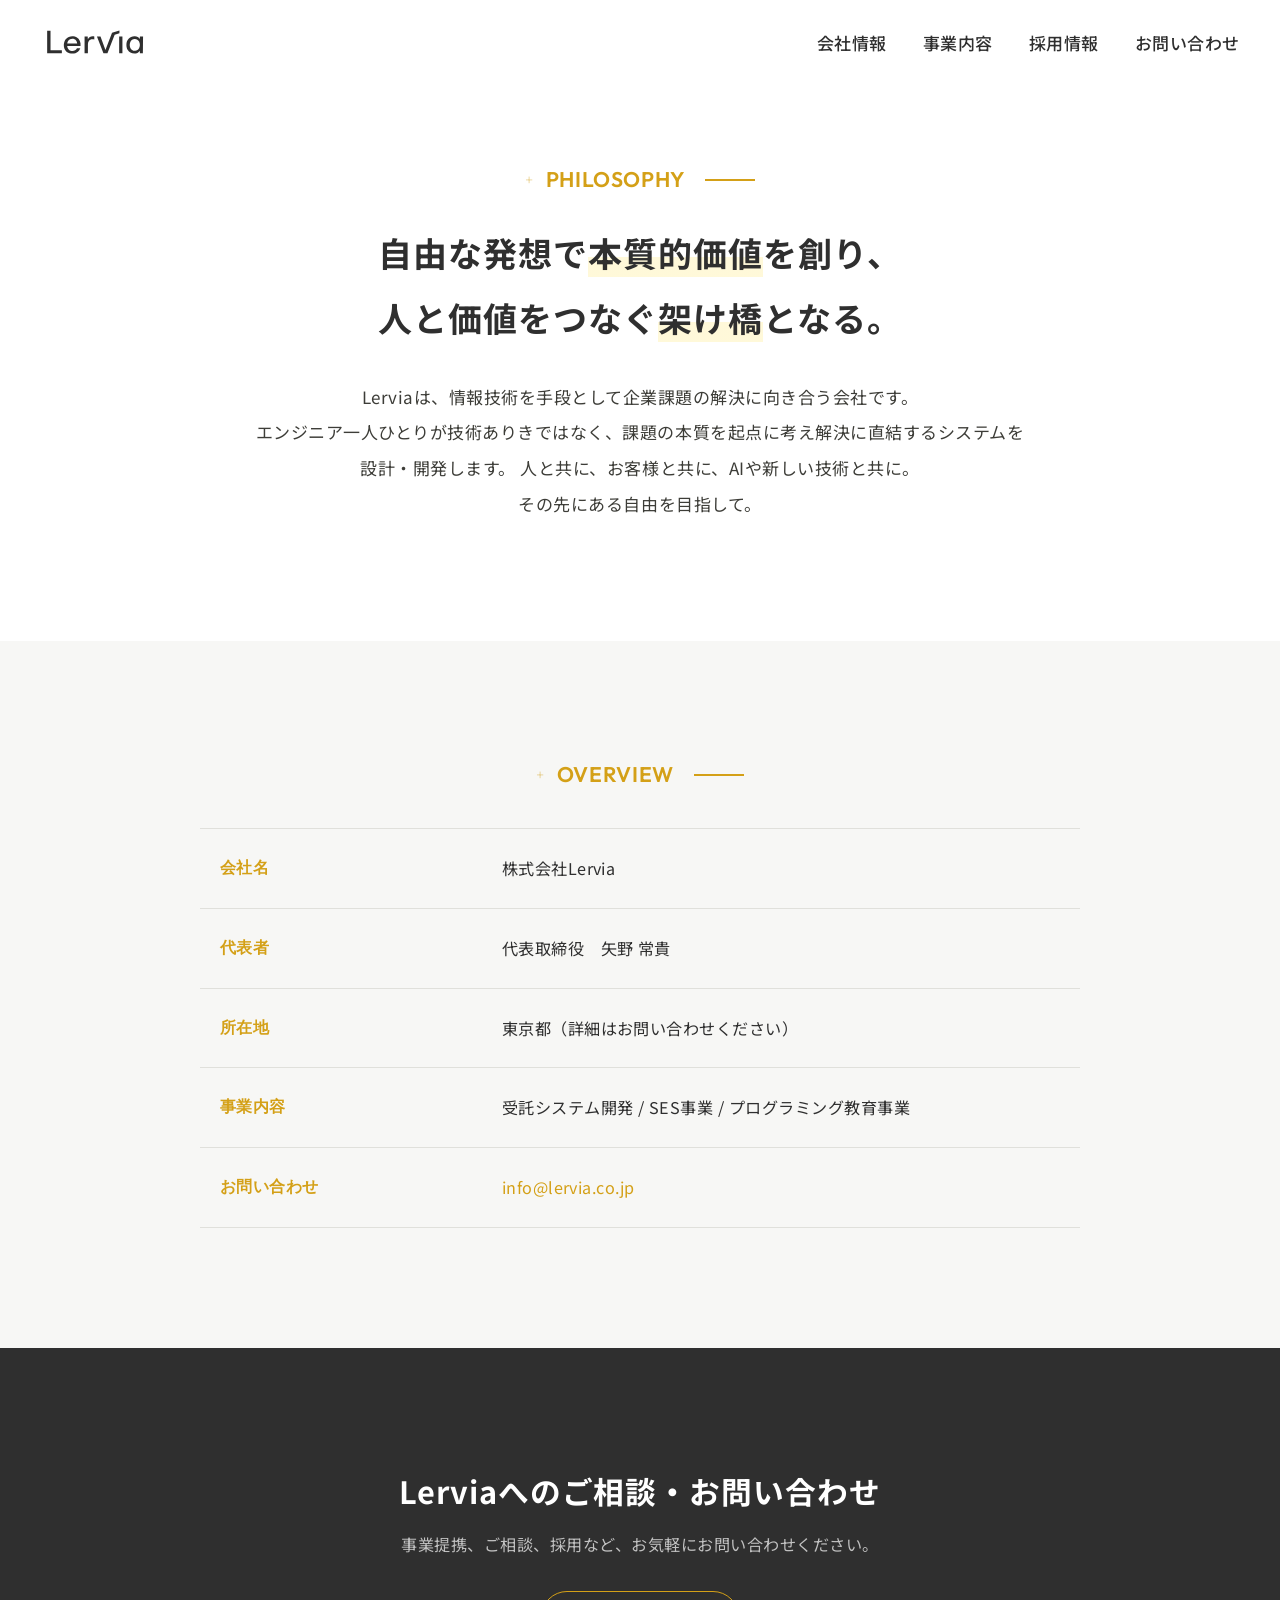
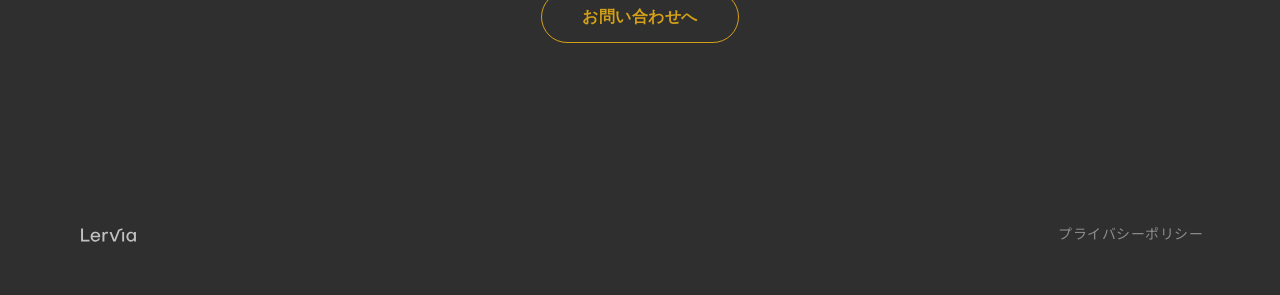
==== company.html @ b5ce0aff "Update Lervia site pages and privacy policy" ====
<!DOCTYPE html>
<html lang="ja">
<head>
<meta charset="UTF-8">
<meta name="viewport" content="width=device-width, initial-scale=1.0">
<title>会社情報 — 株式会社Lervia</title>
<link href="https://fonts.googleapis.com/css2?family=Noto+Sans+JP:wght@300;400;500;700;900&family=Outfit:wght@300;400;500;600;700;800&display=swap" rel="stylesheet">
<link rel="stylesheet" href="styles.css?v=57">
</head>
<body class="company-page">

<!-- HEADER -->
<header class="header" id="header">
  <a href="index (4).html" class="logo"><svg viewBox="0 0 1050 400" xmlns="http://www.w3.org/2000/svg"><path class="cls-1" d="M951.79,306.82l-2.1-23.01c-17.52,31.29-60.89,32.53-88.67,17.23-10.45-5.75-18.68-14.17-25.03-24.09-9.94-15.51-13.25-32.91-12.98-51.26.7-47.36,33.06-83.05,81.2-80.29,19.44,1.11,36.24,8.99,45.67,26.37l1.78-23.03h30.15s-.02,157.93-.02,157.93l-29.99.16ZM905.82,283.83c16.43-.81,30.36-9.55,37.73-23.85,10.4-20.17,10.27-44.4-.11-64.47-8.38-16.22-24.32-24.39-42.25-23.73s-33.64,10.82-40.85,28.05c-7.58,18.11-7.63,39.1.4,57.13,7.98,17.92,25.06,27.85,45.07,26.87Z"/><path class="cls-1" d="M300.54,285.04c21.34,2.82,42.04-4.83,51.29-25.34l31.49.05c-4.48,13.09-11.45,24.57-21.9,33.42-21.43,18.16-53.98,21.24-80.45,13.41-49.72-14.7-64.87-70.58-46.86-114.69,7.59-18.6,21.83-32.25,40.05-40.08,13.41-5.77,27.15-7.08,41.79-6.26,11.46.64,21.86,3.9,31.98,9.26,29.98,15.89,41.63,50.35,38.31,82.6l-127.43-.02c1.17,25.3,17.37,44.42,41.74,47.64ZM354.02,214.37c-.91-10.03-4.03-18.45-8.83-26.11-12.35-19.19-40.64-22.81-59.31-13.67-15.32,7.5-24.92,22.95-26.23,39.94l94.37-.16Z"/><polygon class="cls-1" points="604.07 306.75 542.32 148.72 576.21 148.77 623.3 275.47 686.02 111.05 756.6 89.38 756.48 117.11 711.08 131.17 642.38 306.71 604.07 306.75"/><polygon class="cls-1" points="208.15 277.7 208.25 306.75 68.21 306.72 68.22 93.71 100.22 93.72 100.2 277.75 208.15 277.7"/><path class="cls-1" d="M456.5,220.2l-.29,86.59-31.75-.13.05-157.86,29.86-.14,1.3,25.32c11.25-25.08,35.87-32.08,61.49-27.06l.09,29.24c-20.26-3.7-42.54-3.17-53.4,17.25-4.13,7.76-7.31,16.95-7.34,26.79Z"/><polygon class="cls-1" points="784.98 306.56 753.89 306.81 753.87 148.73 784.96 148.72 784.98 306.56"/></svg></a>
  <nav class="header-nav">
    <a href="company.html">会社情報</a>
    <a href="services.html">事業内容</a>
    <a href="recruit.html">採用情報</a>
    <a href="contact.html">お問い合わせ</a>
  </nav>
  <button class="hamburger" id="hamburger" onclick="toggleMobileNav()">
    <span></span><span></span><span></span>
  </button>
</header>

<nav class="mobile-nav" id="mobileNav">
  <a href="company.html" onclick="toggleMobileNav()">会社情報</a>
  <a href="services.html" onclick="toggleMobileNav()">事業内容</a>
  <a href="recruit.html" onclick="toggleMobileNav()">採用情報</a>
  <a href="contact.html" onclick="toggleMobileNav()">お問い合わせ</a>
</nav>

<!-- PHILOSOPHY -->
<section class="statement-block" data-bg="Philosophy">
  <div class="statement-inner">
    <div class="section-num" style="margin-bottom:28px">PHILOSOPHY</div>
    <p class="big">
      自由な発想で<span class="em">本質的価値</span>を創り、<br>
      人と価値をつなぐ<span class="em">架け橋</span>となる。
    </p>
    <p class="sub">
      Lerviaは、情報技術を手段として企業課題の解決に向き合う会社です。<br>
      エンジニア一人ひとりが技術ありきではなく、課題の本質を起点に考え解決に直結するシステムを設計・開発します。
      人と共に、お客様と共に、AIや新しい技術と共に。<br>
      その先にある自由を目指して。
    </p>
  </div>
</section>

<!-- 会社概要 -->
<section class="subpage-section" style="background: var(--main-bg)">
  <div class="subpage-section-inner">
    <div class="subpage-section-head fade-up">
      <div class="section-num">OVERVIEW</div>
    </div>
    <table class="info-table fade-up">
      <tbody>
        <tr><th>会社名</th><td>株式会社Lervia</td></tr>
        <tr><th>代表者</th><td>代表取締役　矢野 常貴</td></tr>
        <tr><th>所在地</th><td>東京都（詳細はお問い合わせください）</td></tr>
        <tr><th>事業内容</th><td>受託システム開発 / SES事業 / プログラミング教育事業</td></tr>
        <tr><th>お問い合わせ</th><td><a href="mailto:info@lervia.co.jp" style="color:var(--accent)">info@lervia.co.jp</a></td></tr>
      </tbody>
    </table>
  </div>
</section>

<!-- CTA -->
<section class="cta-block">
  <h3>Lerviaへのご相談・お問い合わせ</h3>
  <p>事業提携、ご相談、採用など、お気軽にお問い合わせください。</p>
  <a href="contact.html" class="btn-cta">お問い合わせへ</a>
</section>

<!-- FOOTER -->
<footer class="footer">
  <div class="footer-inner">
    <div>
      <div class="footer-logo"><svg viewBox="0 0 1050 400" xmlns="http://www.w3.org/2000/svg" style="height:24px;width:auto"><path style="fill:rgba(255,255,255,0.7)" d="M951.79,306.82l-2.1-23.01c-17.52,31.29-60.89,32.53-88.67,17.23-10.45-5.75-18.68-14.17-25.03-24.09-9.94-15.51-13.25-32.91-12.98-51.26.7-47.36,33.06-83.05,81.2-80.29,19.44,1.11,36.24,8.99,45.67,26.37l1.78-23.03h30.15s-.02,157.93-.02,157.93l-29.99.16ZM905.82,283.83c16.43-.81,30.36-9.55,37.73-23.85,10.4-20.17,10.27-44.4-.11-64.47-8.38-16.22-24.32-24.39-42.25-23.73s-33.64,10.82-40.85,28.05c-7.58,18.11-7.63,39.1.4,57.13,7.98,17.92,25.06,27.85,45.07,26.87Z"/><path style="fill:rgba(255,255,255,0.7)" d="M300.54,285.04c21.34,2.82,42.04-4.83,51.29-25.34l31.49.05c-4.48,13.09-11.45,24.57-21.9,33.42-21.43,18.16-53.98,21.24-80.45,13.41-49.72-14.7-64.87-70.58-46.86-114.69,7.59-18.6,21.83-32.25,40.05-40.08,13.41-5.77,27.15-7.08,41.79-6.26,11.46.64,21.86,3.9,31.98,9.26,29.98,15.89,41.63,50.35,38.31,82.6l-127.43-.02c1.17,25.3,17.37,44.42,41.74,47.64ZM354.02,214.37c-.91-10.03-4.03-18.45-8.83-26.11-12.35-19.19-40.64-22.81-59.31-13.67-15.32,7.5-24.92,22.95-26.23,39.94l94.37-.16Z"/><polygon style="fill:rgba(255,255,255,0.7)" points="604.07 306.75 542.32 148.72 576.21 148.77 623.3 275.47 686.02 111.05 756.6 89.38 756.48 117.11 711.08 131.17 642.38 306.71 604.07 306.75"/><polygon style="fill:rgba(255,255,255,0.7)" points="208.15 277.7 208.25 306.75 68.21 306.72 68.22 93.71 100.22 93.72 100.2 277.75 208.15 277.7"/><path style="fill:rgba(255,255,255,0.7)" d="M456.5,220.2l-.29,86.59-31.75-.13.05-157.86,29.86-.14,1.3,25.32c11.25-25.08,35.87-32.08,61.49-27.06l.09,29.24c-20.26-3.7-42.54-3.17-53.4,17.25-4.13,7.76-7.31,16.95-7.34,26.79Z"/><polygon style="fill:rgba(255,255,255,0.7)" points="784.98 306.56 753.89 306.81 753.87 148.73 784.96 148.72 784.98 306.56"/></svg></div>
    </div>
    <div class="footer-links">
      <a href="privacy.html">プライバシーポリシー</a>
    </div>
  </div>
</footer>

<script>
const header = document.getElementById('header');
let lastScrollY = window.scrollY;
window.addEventListener('scroll', () => {
  const y = window.scrollY;
  header.classList.toggle('scrolled', y > 60);
  if (y > lastScrollY && y > 120) { header.classList.add('hidden'); }
  else { header.classList.remove('hidden'); }
  lastScrollY = y;
});
function toggleMobileNav() {
  document.getElementById('hamburger').classList.toggle('active');
  document.getElementById('mobileNav').classList.toggle('active');
  document.body.style.overflow = document.getElementById('mobileNav').classList.contains('active') ? 'hidden' : '';
}
const observer = new IntersectionObserver((entries) => {
  entries.forEach(entry => { if (entry.isIntersecting) entry.target.classList.add('visible'); });
}, { threshold: 0.15 });
document.querySelectorAll('.fade-up').forEach(el => observer.observe(el));
</script>

</body>
</html>
---- styles.css ----
:root {
  --primary: #2f2f2f;
  --accent: #D4A017;
  --accent-light: #FFF1AB;
  --white: #ffffff;
  --main-bg: #F7F7F5;
  --gray-50: #F7F7F5;
  --gray-100: #EFEFEC;
  --gray-200: #E0E0DB;
  --gray-300: #C8C8C2;
  --gray-400: #9A9A92;
  --gray-500: #6E6E66;
  --gray-600: #52524C;
  --gray-700: #3D3D38;
  --gray-800: #2f2f2f;
  --gray-900: #1a1a18;
  --font-en: 'Outfit', sans-serif;
  --font-jp: 'Noto Sans JP', sans-serif;
  --section-pad: clamp(80px, 12vw, 160px);
}

*, *::before, *::after { margin: 0; padding: 0; box-sizing: border-box; }

html { scroll-behavior: smooth; font-size: 17px; }
@media (min-width: 1400px) { html { font-size: 18px; } }
@media (max-width: 480px)  { html { font-size: 16px; } }

body {
  font-family: var(--font-jp);
  color: var(--gray-800);
  background: var(--main-bg);
  overflow-x: hidden;
  letter-spacing: 0.03em;
  text-wrap: pretty;
  -webkit-font-smoothing: antialiased;
}

a { text-decoration: none; color: inherit; }
ul { list-style: none; }
img { max-width: 100%; display: block; }

/* ============ HEADER ============ */
.header {
  position: fixed; top: 0; left: 0; width: 100%; z-index: 1000;
  padding: 20px 40px;
  display: flex; align-items: center; justify-content: space-between;
  transition: background 0.4s, box-shadow 0.4s, transform 0.4s ease;
}
.header.hidden { transform: translateY(-100%); }
.header.scrolled {
  background: rgba(247,247,245,0.95);
  backdrop-filter: blur(12px);
  box-shadow: 0 1px 20px rgba(0,0,0,0.06);
}
.home-page .header:not(.scrolled) {
  background: linear-gradient(180deg, rgba(247,247,245,0.5), rgba(247,247,245,0.18));
  backdrop-filter: blur(8px);
  box-shadow: 0 1px 18px rgba(26,26,24,0.03);
}
.logo {
  display: flex; align-items: center; height: 44px;
  transition: filter 0.4s;
}
.logo-text {
  font-family: var(--font-en);
  font-size: clamp(1.8rem, 3vw, 2.25rem);
  font-weight: 500;
  letter-spacing: -0.04em;
  color: var(--primary);
}
.logo svg { height: 42px; width: auto; }
.logo svg .cls-1 { fill: #2f2f2f; transition: fill 0.4s; }
.home-page .header:not(.scrolled) .logo svg .cls-1 { fill: var(--primary); }
.header.scrolled .logo svg .cls-1 { fill: #2f2f2f; }

.header-nav { display: flex; align-items: center; gap: 36px; margin-left: auto; margin-right: 0; }
.header-nav a {
  font-family: var(--font-jp); font-size: 1rem; font-weight: 500;
  letter-spacing: 0.03em; color: var(--primary);
  position: relative; transition: color 0.3s;
}
.home-page .header:not(.scrolled) .header-nav a {
  color: var(--gray-900);
  text-shadow: 0 1px 14px rgba(247,247,245,0.82);
}
.header-nav a::after {
  content: ''; position: absolute; bottom: -4px; left: 0;
  width: 0; height: 2px; background: var(--accent);
  transition: width 0.3s;
}
.header-nav a:hover { color: var(--primary); }
.header-nav a:hover::after { width: 100%; }
.header.scrolled .header-nav a { color: var(--primary); }
.header.scrolled .header-nav a:hover { color: var(--accent); }

.btn-entry {
  font-family: var(--font-en); font-size: 0.95rem; font-weight: 600;
  letter-spacing: 0.03em; padding: 10px 30px;
  border: 1.5px solid var(--accent); color: var(--accent);
  border-radius: 100px; transition: all 0.3s; background: transparent;
  cursor: pointer;
}
.btn-entry:hover { background: var(--accent-light); border-color: var(--accent-light); color: var(--gray-900); }
.header.scrolled .btn-entry { color: var(--accent); border-color: var(--accent); }
.header.scrolled .btn-entry:hover { background: var(--accent-light); color: var(--gray-900); border-color: var(--accent-light); }
.btn-entry,
.mobile-nav .btn-entry-mobile {
  display: none !important;
}

/* ============ HERO ============ */
.hero {
  position: relative;
  min-height: 100svh;
  display: flex;
  align-items: center;
  padding: 128px clamp(24px, 6vw, 120px) clamp(72px, 10vh, 120px);
  background: var(--primary);
  overflow: hidden;
  isolation: isolate;
}
.hero::before {
  content: ''; position: absolute; inset: 0;
  background:
    linear-gradient(90deg, rgba(247,247,245,0.96) 0%, rgba(247,247,245,0.76) 34%, rgba(247,247,245,0.22) 62%, rgba(247,247,245,0) 100%),
    linear-gradient(0deg, rgba(26,26,24,0.22) 0%, rgba(26,26,24,0) 42%);
  pointer-events: none;
  z-index: 1;
}
.hero-bg {
  position: absolute;
  inset: 0;
  width: 100%;
  height: 100%;
  object-fit: cover;
  object-position: center right;
  filter: saturate(0.92) contrast(1.05);
  transform: scale(1.06) translateX(-2.2%);
  z-index: 0;
}
.hero-city-motion,
.hero-window-sheen,
.hero-human-light {
  position: absolute;
  inset: 0;
  pointer-events: none;
}
.hero-city-motion {
  z-index: 1;
  opacity: 0.32;
  background:
    linear-gradient(100deg, transparent 0%, rgba(255,255,255,0.14) 42%, transparent 56%),
    repeating-linear-gradient(90deg, rgba(255,255,255,0.08) 0 1px, transparent 1px 82px);
  mix-blend-mode: screen;
  transform: translateX(-14%);
}
.hero-window-sheen {
  z-index: 2;
  opacity: 0.42;
  background:
    linear-gradient(112deg, transparent 0%, transparent 42%, rgba(255,255,255,0.22) 48%, transparent 56%, transparent 100%);
  mix-blend-mode: screen;
  transform: translateX(-120%);
}
.hero-human-light {
  z-index: 2;
  opacity: 0.38;
  background:
    radial-gradient(ellipse 240px 180px at 72% 61%, rgba(255,241,171,0.24), transparent 70%),
    radial-gradient(ellipse 180px 140px at 87% 37%, rgba(255,255,255,0.16), transparent 72%);
  mix-blend-mode: screen;
}

.hero-content {
  z-index: 3;
  width: min(780px, 100%);
  position: relative;
  transform: translateY(-5vh);
}
.hero-content::before {
  content: '';
  display: block;
  width: 0;
  height: 3px;
  margin-bottom: 28px;
  background: var(--accent);
  box-shadow: 0 0 28px rgba(212,160,23,0.45);
}
.hero h1 {
  position: relative;
  color: var(--white);
  font-size: 5.8rem;
  font-weight: 900;
  line-height: 1.18;
  letter-spacing: 0;
  max-width: 760px;
  opacity: 1;
  transform: none;
  clip-path: none;
}
.hero h1 .highlight {
  display: block;
  color: var(--accent);
  text-shadow:
    0 2px 0 rgba(255,255,255,0.34),
    0 16px 42px rgba(26,26,24,0.18);
}
.hero-tagline {
  margin-top: 28px;
  color: var(--primary);
  font-size: 1.45rem;
  font-weight: 700;
  line-height: 1.7;
  letter-spacing: 0.04em;
  text-shadow:
    0 1px 0 rgba(255,255,255,0.62),
    0 12px 32px rgba(26,26,24,0.16);
  opacity: 1;
  transform: none;
}

.hero-scroll {
  position: absolute;
  left: 50%;
  bottom: -1px;
  width: 76px;
  height: 38px;
  transform: translateX(-50%);
  display: grid;
  place-items: center;
  color: var(--accent);
  opacity: 1;
  z-index: 4;
  pointer-events: none;
}
.hero-scroll .scroll-circle {
  width: 76px;
  height: 38px;
  border-radius: 76px 76px 0 0;
  border: 0;
  color: var(--accent);
  display: grid; place-items: center;
  background: var(--main-bg);
  box-shadow: 0 -8px 24px rgba(26,26,24,0.04);
}
.hero-scroll svg {
  width: 22px;
  height: 22px;
  margin-top: 6px;
}
.hero-scroll .scroll-label { color: var(--accent); }
.scroll-line {
  width: 1px; height: 60px; background: linear-gradient(to bottom, var(--gray-400), transparent);
}

/* ============ SECTION COMMON ============ */
.section-num {
  font-family: var(--font-en); font-size: 1.25rem; font-weight: 600;
  letter-spacing: 0.03em; color: var(--accent);
  display: flex; align-items: center; gap: 20px; margin-bottom: 32px;
}
.section-num::after { content: ''; width: 50px; height: 2px; background: var(--accent); }
.section-num::before {
  content: '+'; font-size: 0.9rem; font-weight: 300; color: var(--accent);
  opacity: 0.4; margin-right: -8px;
}
.section-title-en {
  font-family: var(--font-en); font-size: clamp(2.4rem, 5vw, 4rem);
  font-weight: 800; letter-spacing: 0.03em; color: var(--primary);
  line-height: 1.1; margin-bottom: 12px; position: relative;
}
.section-lead {
  font-size: clamp(1rem, 1.15vw, 1.1rem); line-height: 2.1; color: var(--gray-800);
  font-weight: 400; max-width: 780px; letter-spacing: 0.03em;
}
.btn-more {
  display: inline-flex; align-items: center; gap: 10px;
  font-family: var(--font-en); font-weight: 600; font-size: 0.85rem;
  letter-spacing: 0.03em; color: var(--accent); margin-top: 40px;
  padding: 14px 36px; border: 1.5px solid var(--accent);
  border-radius: 100px; transition: all 0.3s;
}
.btn-more:hover {
  background: var(--accent-light); border-color: var(--accent-light); color: var(--gray-900);
}

/* ============ PHILOSOPHY ============ */
.philosophy {
  padding: var(--section-pad) clamp(24px, 6vw, 120px);
  position: relative; overflow: hidden;
}
.philosophy::before {
  content: 'Philosophy'; position: absolute; top: -20px; left: -20px;
  font-family: var(--font-en); font-size: clamp(6rem, 14vw, 12rem);
  font-weight: 800; color: var(--gray-200); opacity: 0.12;
  letter-spacing: 0.03em; line-height: 1; pointer-events: none; z-index: 0;
}
.philosophy::after {
  content: ''; position: absolute; bottom: 60px; right: clamp(24px, 6vw, 120px);
  width: 120px; height: 120px; border: 2px solid rgba(212,160,23,0.1);
  border-radius: 50%; pointer-events: none;
}
.philosophy-inner {
  max-width: 1200px; margin: 0 auto;
  display: grid; grid-template-columns: 1fr 1.6fr; gap: 80px; align-items: center;
}
.philosophy-left { display: flex; flex-direction: column; }
.philosophy-right { display: flex; flex-direction: column; }
.philosophy-statement {
  font-size: clamp(1.4rem, 2.8vw, 2rem); font-weight: 700;
  line-height: 2; color: var(--primary); letter-spacing: 0.03em;
}
.philosophy-statement .em {
  background: linear-gradient(transparent 60%, rgba(255,241,171,0.45) 60%);
}
.philosophy-divider {
  width: 40px; height: 3px; background: var(--accent); margin: 32px 0;
}
.btn-philosophy {
  display: inline-flex; align-items: center; gap: 8px;
  font-family: var(--font-en); font-weight: 600; font-size: 0.82rem;
  letter-spacing: 0.03em; color: var(--accent); margin-top: 32px;
  padding: 12px 28px; border: 1.5px solid var(--accent);
  border-radius: 100px; transition: all 0.3s; width: fit-content;
}
.btn-philosophy:hover {
  background: var(--accent-light); border-color: var(--accent-light); color: var(--gray-900);
}

/* ============ PHOTO GALLERY ============ */
.photo-gallery {
  position: relative;
  padding: clamp(60px, 8vw, 100px) 0 clamp(140px, 20vw, 260px);
  margin-bottom: 0;
}
.photo-gallery::before {
  content: 'Business'; position: absolute; top: clamp(-90px, -6vw, -40px); left: -20px;
  font-family: var(--font-en); font-size: clamp(6rem, 14vw, 12rem);
  font-weight: 800; color: var(--gray-200); opacity: 0.18;
  letter-spacing: 0.03em; line-height: 1; pointer-events: none; z-index: 6;
}
.photo-gallery::after {
  content: ''; position: absolute; bottom: 0; left: 0; right: 0;
  height: 400px;
  background: linear-gradient(to bottom, rgba(47,47,47,0), var(--primary));
  pointer-events: none; z-index: 5;
}
.photo-strip {
  max-width: 1400px; margin: 0 auto;
  display: flex; flex-direction: column; gap: 0;
}
/* Each photo block: full-width, diagonal clip, overlapping */
.photo-block {
  position: relative; width: 100%;
  height: clamp(360px, 45vw, 560px);
  margin-top: -60px;
}
.photo-block:first-child { margin-top: 0; }
.photo-block-bg {
  position: absolute; inset: 0;
  background-size: cover; background-position: center;
}
.photo-block-overlay {
  position: absolute; inset: 0;
  background: linear-gradient(135deg, rgba(47,47,47,0.6) 0%, transparent 60%);
  z-index: 2;
}
.photo-block-text {
  position: absolute; z-index: 3;
  padding: clamp(32px, 5vw, 60px);
  max-width: 500px; color: var(--white);
}
.photo-block-text .pbt-label {
  font-family: var(--font-en); font-size: 0.85rem; font-weight: 600;
  letter-spacing: 0.08em; color: var(--accent-light); margin-bottom: 14px;
  display: flex; align-items: center; gap: 12px;
}
.photo-block-text .pbt-label::after {
  content: ''; width: 32px; height: 1px; background: var(--accent-light);
}
.photo-block-text h3 {
  font-size: clamp(1.6rem, 3.2vw, 2.2rem); font-weight: 700;
  line-height: 1.5; margin-bottom: 20px; letter-spacing: 0.03em;
  text-shadow: 0 2px 16px rgba(0,0,0,0.45);
}
.photo-block-text p {
  font-size: clamp(1rem, 1.15vw, 1.1rem); line-height: 2;
  font-weight: 500;
  color: rgba(255,255,255,0.95); letter-spacing: 0.03em;
  text-shadow: 0 2px 14px rgba(0,0,0,0.55);
}

/* Diagonal clips */
.photo-block:nth-child(1) .photo-block-bg {
  clip-path: polygon(0 0, 100% 0, 100% 85%, 0 100%);
}
.photo-block:nth-child(2) .photo-block-bg {
  clip-path: polygon(0 15%, 100% 0, 100% 100%, 0 85%);
  background-position: top center;
}
.photo-block:nth-child(2) .photo-block-overlay {
  clip-path: polygon(0 15%, 100% 0, 100% 100%, 0 85%);
}
.photo-block:nth-child(2) .photo-block-text {
  top: 28%; padding-top: 0;
}

.photo-block:nth-child(3) .photo-block-bg {
  clip-path: polygon(0 0, 100% 15%, 100% 100%, 0 85%);
  background-size: 110%;
  background-position: center 30%;
}
.photo-block:nth-child(3) .photo-block-overlay {
  clip-path: polygon(0 0, 100% 15%, 100% 100%, 0 85%);
  background: linear-gradient(135deg, rgba(47,47,47,0.65) 0%, rgba(47,47,47,0.35) 20%, transparent 38%);
}

/* Accent shapes */
.photo-block .accent-tri {
  position: absolute; z-index: 4; pointer-events: none;
}
.photo-block:nth-child(1) .accent-tri {
  top: 0; right: 0;
  width: 0; height: 0;
  border-left: 120px solid transparent;
  border-top: 120px solid var(--accent);
  opacity: 0.15;
}
.photo-block:nth-child(2) .accent-tri {
  bottom: 20%; left: 40%;
  width: 80px; height: 80px;
  border: 2px solid var(--accent-light); opacity: 0.12;
  transform: rotate(45deg);
}
.photo-block:nth-child(3) .accent-tri {
  top: 20%; right: 10%;
  width: 0; height: 0;
  border-left: 80px solid transparent;
  border-bottom: 80px solid var(--accent);
  opacity: 0.1;
}

@media (max-width: 768px) {
  .photo-block { height: clamp(280px, 60vw, 400px); margin-top: -40px; }
  .photo-block-text { max-width: 100%; }
  .photo-block:nth-child(2) .photo-block-text { text-align: left; }
}

/* ============ RECRUIT ============ */
.recruit {
  padding: var(--section-pad) clamp(24px, 6vw, 120px);
  background: var(--gray-50);
  position: relative; overflow: hidden;
}
.recruit::before {
  content: 'Recruit'; position: absolute; bottom: -10px; right: 0; transform: none;
  font-family: var(--font-en); font-size: clamp(6.5rem, 16vw, 14rem);
  font-weight: 800; color: var(--gray-200); opacity: 0.12;
  letter-spacing: 0.03em; line-height: 1; pointer-events: none;
}
.recruit::after {
  content: ''; position: absolute; top: 80px; left: clamp(24px, 6vw, 120px);
  width: 60px; height: 2px; background: var(--accent); opacity: 0.2;
  pointer-events: none;
}
.recruit-inner {
  max-width: 1200px; margin: 0 auto;
  display: grid; grid-template-columns: 1fr 1fr; gap: 80px;
  align-items: center;
}
.recruit-inner > *:nth-child(2) { padding-left: clamp(0px, 4vw, 64px); }
.recruit-visual {
  position: relative; min-height: 480px;
}
.recruit-visual::before {
  content: '';
  position: absolute;
  top: -26px;
  left: -22px;
  width: 120px;
  height: 120px;
  border: 1px solid rgba(212,160,23,0.26);
  border-radius: 50%;
  z-index: 0;
  pointer-events: none;
}
.recruit-visual::after {
  content: '';
  position: absolute;
  bottom: 18px;
  left: 8%;
  width: 92px;
  height: 2px;
  background: linear-gradient(90deg, rgba(212,160,23,0), rgba(212,160,23,0.75));
  z-index: 1;
  pointer-events: none;
}
.recruit-img-main {
  width: 92%; aspect-ratio: 4/3; border-radius: 0; overflow: hidden;
  position: relative; z-index: 2;
  box-shadow: 0 12px 40px rgba(0,0,0,0.08);
  background-size: cover; background-position: center;
  clip-path: polygon(0 7%, 100% 0, 100% 93%, 0 100%);
}
.recruit-img-main::after {
  content: '';
  position: absolute;
  inset: 10px;
  border: 1.5px solid rgba(212,160,23,0.35);
  border-radius: 0;
  clip-path: polygon(0 8%, 100% 0, 100% 92%, 0 100%);
  pointer-events: none;
}
.recruit-accent {
  position: absolute; top: 18%; right: -2%;
  width: 210px; height: 210px; border-radius: 50%;
  background: linear-gradient(135deg, rgba(255,241,171,0.4), rgba(212,160,23,0.15));
  z-index: 1;
}
.recruit-accent::before {
  content: '';
  position: absolute;
  inset: -24px;
  border: 1px solid rgba(212,160,23,0.22);
  border-radius: 50%;
  pointer-events: none;
}

/* ============ NUMBERS ============ */
.numbers {
  padding: clamp(60px, 10vw, 120px) clamp(24px, 6vw, 120px) clamp(80px, 12vw, 140px);
  background: var(--primary);
  position: relative; overflow: hidden;
  margin-top: -1px;
}
.numbers-bg {
  position: absolute; left: 36%; bottom: 8%;
  transform: translateX(-50%);
  width: min(900px, 85%); height: auto;
  pointer-events: none; z-index: 1;
  user-select: none;
}
.numbers::before {
  content: ''; position: absolute; inset: 0;
  background:
    radial-gradient(ellipse 500px 400px at 20% 50%, rgba(212,160,23,0.1), transparent),
    radial-gradient(ellipse 400px 300px at 80% 80%, rgba(212,160,23,0.06), transparent);
  pointer-events: none;
}
.numbers::after {
  content: ''; position: absolute; top: -80px; right: -80px;
  width: 300px; height: 300px;
  border: 1px solid rgba(212,160,23,0.08);
  border-radius: 50%; pointer-events: none;
}
.numbers-inner { max-width: 1200px; margin: 0 auto; position: relative; z-index: 2; }
.numbers-header { text-align: center; margin-bottom: 48px; }
.numbers-header .section-num {
  color: var(--accent); justify-content: center;
  font-size: clamp(1.6rem, 3vw, 2.2rem); letter-spacing: 0.03em;
  gap: 28px; margin-bottom: 40px;
}
.numbers-header .section-num::after { background: var(--accent); width: 72px; height: 2px; }
.numbers-header .section-num::before { font-size: 1.2rem; }
.numbers-header .section-title-en {
  color: var(--white); text-align: center;
  font-size: clamp(2.2rem, 5vw, 3.4rem);
}
.numbers-lead {
  max-width: 1040px; margin: 0 auto 64px; text-align: center;
  font-size: clamp(1.05rem, 1.6vw, 1.35rem); line-height: 2.5;
  color: var(--white);
  font-weight: 500; letter-spacing: 0.03em;
  text-shadow: 0 2px 16px rgba(0,0,0,0.6);
}
.numbers-grid { display: flex; justify-content: flex-end; margin-top: clamp(140px, 16vw, 240px); padding-right: clamp(40px, 6vw, 100px); position: relative; z-index: 4; }
.number-item {
  text-align: right; padding: 8px 0;
  position: relative; max-width: 440px;
}
.stat-overline {
  font-size: clamp(1.15rem, 1.9vw, 1.5rem);
  color: rgba(255,255,255,0.82);
  letter-spacing: 0.03em; margin-bottom: 20px;
  font-weight: 500; line-height: 1.6;
}
.stat-overline-em {
  font-size: clamp(1.9rem, 3.6vw, 2.7rem);
  color: var(--white); font-weight: 700;
  letter-spacing: 0.03em;
}
.stat-rule {
  width: 56px; height: 1px; background: var(--accent);
  margin: 18px 0 18px auto;
}
.number-label {
  font-size: 0.95rem; color: rgba(255,255,255,0.6);
  font-weight: 400; letter-spacing: 0.03em;
  line-height: 1.8;
}
.number-val {
  font-family: var(--font-en); font-size: clamp(6rem, 13vw, 11rem);
  font-weight: 800; color: var(--accent); line-height: 1; margin-bottom: 8px;
  letter-spacing: 0.03em;
  text-shadow: 0 4px 30px rgba(212,160,23,0.35);
}
.number-unit { font-size: clamp(1.9rem, 3.6vw, 2.9rem); font-weight: 600; color: var(--accent); }
/* ============ FOOTER ============ */
.footer {
  padding: 60px clamp(24px, 6vw, 120px) 40px;
  background: var(--primary); color: rgba(255,255,255,0.6);
  border-top: none;
}
.footer-inner {
  max-width: 1200px; margin: 0 auto;
  display: flex; align-items: flex-start; justify-content: space-between;
}
.footer-logo {
  margin-bottom: 8px; display: flex; align-items: center;
}
.footer-logo span { color: var(--accent); }
.footer-links { display: flex; gap: 32px; }
.footer-links a {
  font-size: 0.82rem; color: rgba(255,255,255,0.45);
  transition: color 0.3s;
}
.footer-links a:hover { color: var(--accent); }

/* ============ ANIMATIONS ============ */
.fade-up {
  opacity: 0; transform: translateY(40px);
  transition: opacity 0.8s ease, transform 0.8s ease;
}
.fade-up.visible { opacity: 1; transform: translateY(0); }
.fade-up-delay-1 { transition-delay: 0.15s; }

/* ============ RESPONSIVE ============ */
/* Hamburger menu button */
.hamburger {
  display: none; background: none; border: none; cursor: pointer;
  width: 36px; height: 36px; position: relative; z-index: 1001;
}
.hamburger span {
  display: block; width: 22px; height: 2px; background: var(--primary);
  margin: 5px auto; transition: all 0.3s;
}
.hamburger.active span:nth-child(1) { transform: rotate(45deg) translate(5px, 5px); }
.hamburger.active span:nth-child(2) { opacity: 0; }
.hamburger.active span:nth-child(3) { transform: rotate(-45deg) translate(5px, -5px); }

/* Mobile nav overlay */
.mobile-nav {
  display: none; position: fixed; inset: 0; z-index: 999;
  background: rgba(247,247,245,0.98); backdrop-filter: blur(16px);
  flex-direction: column; align-items: center; justify-content: center; gap: 32px;
}
.mobile-nav.active { display: flex; }
.mobile-nav a {
  font-family: var(--font-en); font-size: 1.2rem; font-weight: 600;
  letter-spacing: 0.03em; text-transform: uppercase; color: var(--primary);
  transition: color 0.3s;
}
.mobile-nav a:hover { color: var(--accent); }
.mobile-nav .btn-entry-mobile {
  font-family: var(--font-en); font-size: 1rem; font-weight: 600;
  letter-spacing: 0.03em; padding: 14px 40px;
  border: 1.5px solid var(--accent); color: var(--accent);
  border-radius: 100px; transition: all 0.3s; margin-top: 16px;
}
.mobile-nav .btn-entry-mobile:hover { background: var(--accent-light); color: var(--gray-900); }

@media (max-width: 1024px) {
  .recruit-inner { grid-template-columns: 1fr; gap: 48px; }
  .recruit-inner > *:nth-child(2) { padding-left: clamp(40px, 9vw, 96px); }
  .header-nav { display: none; }
  .btn-entry { display: none; }
  .hamburger { display: block; }
  .recruit-visual { min-height: 360px; }
  .recruit-img-main { width: 88%; }
  .recruit-accent { top: 16%; right: 0; width: 170px; height: 170px; }
  .recruit-visual::before { width: 96px; height: 96px; top: -18px; left: -10px; }
  .numbers-bg {
    width: min(720px, 92%); bottom: auto; top: 50%;
    transform: translate(-50%, -30%);
  }
  .numbers-grid { justify-content: center; margin-top: clamp(100px, 32vw, 220px); }
  .number-item { text-align: center; max-width: 100%; }
}
@media (max-width: 768px) {
  .header { padding: 16px 20px; }
  .logo svg { height: 34px; }
  .numbers {
    padding: clamp(48px, 9vw, 96px) clamp(20px, 5vw, 48px);
  }
  .numbers-bg {
    width: 95%; top: 48%;
    transform: translate(-50%, -30%);
  }
  .numbers-lead {
    font-size: clamp(0.95rem, 3.5vw, 1.15rem);
    line-height: 1.9;
    margin-bottom: 48px;
  }
  .numbers-grid {
    justify-content: center;
    margin-top: clamp(80px, 30vw, 180px);
  }
  .number-item { text-align: center; padding: 8px 16px; max-width: 100%; }
  .stat-overline { font-size: 0.92rem; letter-spacing: 0.03em; margin-bottom: 12px; }
  .stat-overline-em { font-size: clamp(1.4rem, 6vw, 2rem); }
  .number-val { font-size: clamp(4rem, 16vw, 6.5rem); }
  .number-unit { font-size: clamp(1.3rem, 4vw, 1.9rem); }
  .number-label { font-size: 0.8rem; }
  .hero {
    min-height: 88svh;
    padding: 116px 24px 64px;
  }
  .hero::before {
    background:
      linear-gradient(90deg, rgba(26,26,24,0.82) 0%, rgba(26,26,24,0.5) 58%, rgba(26,26,24,0.08) 100%),
      linear-gradient(0deg, rgba(26,26,24,0.58) 0%, rgba(26,26,24,0) 52%);
  }
  .hero-bg { object-position: 58% center; }
  .hero-content {
    max-width: 100%;
  }
  .hero h1 { font-size: 4.2rem; }
  .hero-tagline {
    color: var(--white);
    font-size: 1.22rem;
    margin-top: 22px;
    text-shadow: 0 12px 32px rgba(0,0,0,0.55);
  }
  .hero-scroll {
    left: 50%;
    right: auto;
    bottom: -1px;
    width: 72px;
    height: 36px;
  }
  .hero-scroll .scroll-circle {
    width: 72px;
    height: 36px;
    border-radius: 72px 72px 0 0;
  }
  .hero-scroll svg { width: 21px; height: 21px; margin-top: 5px; }
  .philosophy-inner { grid-template-columns: 1fr; gap: 24px; }
  .philosophy-left { align-items: flex-start; }
  .philosophy-divider { margin: 20px 0; }
  .philosophy-statement { font-size: clamp(1.1rem, 4.5vw, 1.5rem); }
  .section-title-en { font-size: clamp(1.8rem, 7vw, 2.8rem); }
  .recruit-inner { gap: 36px; }
  .recruit-visual { min-height: 300px; }
  .recruit-img-main { width: 92%; }
  .recruit-visual::before { width: 74px; height: 74px; top: -8px; left: -4px; }
  .recruit-visual::after { width: 72px; left: 10%; }
  .recruit-accent { top: 14%; right: -2%; width: 132px; height: 132px; }
  .recruit-accent::before { inset: -16px; }
  .footer-inner { flex-direction: column; gap: 24px; }
  .footer-links { flex-wrap: wrap; gap: 20px; }
  .photo-block { height: clamp(280px, 60vw, 400px); margin-top: -40px; }
  .photo-block-text { max-width: 100%; }
  .photo-block:nth-child(2) .photo-block-text { text-align: left; }
}
@media (max-width: 480px) {
  .header { padding: 14px 16px; }
  .logo svg { height: 30px; }
  .hero {
    min-height: 86svh;
    padding: 104px 20px 72px;
  }
  .hero::before {
    background:
      linear-gradient(90deg, rgba(26,26,24,0.76) 0%, rgba(26,26,24,0.36) 64%, rgba(26,26,24,0.06) 100%),
      linear-gradient(0deg, rgba(26,26,24,0.66) 0%, rgba(26,26,24,0.02) 62%);
  }
  .hero-bg { object-position: 54% center; }
  .hero h1 { font-size: 3.05rem; }
  .hero-content { transform: translateY(-4vh); }
  .hero-tagline {
    color: var(--white);
    font-size: 1.05rem;
    margin-top: 18px;
    text-shadow: 0 10px 28px rgba(0,0,0,0.62);
  }
  .hero-scroll {
    left: 50%;
    right: auto;
    bottom: -1px;
    width: 66px;
    height: 33px;
  }
  .hero-scroll .scroll-circle {
    width: 66px;
    height: 33px;
    border-radius: 66px 66px 0 0;
  }
  .hero-scroll svg { width: 20px; height: 20px; margin-top: 5px; }
  .philosophy-statement { font-size: 1.1rem; line-height: 1.8; }
  .section-num { font-size: 1rem; }
  .section-title-en { font-size: 1.6rem; }
  .section-lead { font-size: 0.88rem; line-height: 2; }
  .recruit-visual { min-height: 240px; }
  .recruit-img-main { width: 96%; }
  .recruit-visual::after { width: 58px; bottom: 12px; }
  .recruit-accent { top: 12%; right: -4%; width: 98px; height: 98px; }
  .recruit-accent::before { inset: -12px; }
  .footer { padding: 40px 20px 32px; }
  .footer-links { gap: 16px; }
  .footer-links a { font-size: 0.78rem; }
  .numbers-bg {
    width: 100%; top: 46%;
    transform: translate(-50%, -30%);
  }
  .numbers-lead { font-size: 0.95rem; line-height: 1.85; }
  .numbers-grid { margin-top: clamp(60px, 28vw, 160px); }
  .stat-overline { font-size: 0.85rem; }
  .stat-overline-em { font-size: 1.35rem; }
  .number-val { font-size: clamp(3.6rem, 18vw, 5.2rem); }
  .number-unit { font-size: 1.2rem; }
  .number-label { font-size: 0.76rem; }
}

/* ============ SUBPAGES ============ */
.subpage-hero {
  position: relative; min-height: 52vh;
  display: flex; align-items: center;
  padding: 140px clamp(24px, 6vw, 120px) 80px;
  background: var(--main-bg);
  overflow: hidden;
}
.subpage-hero::before {
  content: ''; position: absolute; inset: 0;
  background:
    radial-gradient(ellipse 700px 500px at 80% 30%, rgba(255,241,171,0.25), transparent),
    radial-gradient(ellipse 500px 400px at 15% 80%, rgba(255,241,171,0.12), transparent);
  pointer-events: none;
}
.subpage-hero-inner {
  position: relative; z-index: 2; max-width: 1200px; margin: 0 auto; width: 100%;
}
.subpage-hero .section-num { margin-bottom: 24px; color: var(--accent); }
.subpage-hero .section-num::after { background: var(--accent); }
.subpage-hero h1 {
  font-size: clamp(2.2rem, 5vw, 3.6rem); font-weight: 800;
  line-height: 1.3; color: var(--primary);
  letter-spacing: 0.03em; margin-bottom: 20px;
}
.subpage-hero .lead {
  font-size: clamp(1rem, 1.4vw, 1.2rem); line-height: 2;
  color: var(--gray-700); max-width: 680px; font-weight: 400;
}

.subpage-section {
  padding: clamp(60px, 10vw, 120px) clamp(24px, 6vw, 120px);
  position: relative;
}
.subpage-section-inner { max-width: 1200px; margin: 0 auto; }

/* Statement (MISSION / CAREERS etc.) */
.statement-block {
  padding: clamp(60px, 10vw, 120px) clamp(24px, 6vw, 120px);
  background: var(--white);
  position: relative; overflow: hidden;
}
.statement-block::before {
  content: attr(data-bg); position: absolute; top: -20px; right: -20px;
  font-family: var(--font-en); font-size: clamp(6rem, 14vw, 12rem);
  font-weight: 800; color: var(--gray-200); opacity: 0.12;
  letter-spacing: 0.03em; line-height: 1; pointer-events: none;
}
.company-page .statement-block {
  padding-top: clamp(120px, 13vw, 170px);
}
.company-page .statement-block::before {
  content: none;
}
.recruit-page .statement-block::before {
  content: none;
}
.recruit-page .statement-inner {
  text-align: center;
}
.recruit-page .statement-inner .section-num {
  justify-content: center;
}
.recruit-page .statement-inner .sub {
  margin-left: auto;
  margin-right: auto;
}
.company-page .statement-inner {
  text-align: center;
}
.company-page .statement-inner .section-num {
  justify-content: center;
}
.company-page .statement-inner .sub {
  margin-left: auto;
  margin-right: auto;
}
.company-page .subpage-section-head {
  margin-bottom: 40px;
}
.statement-inner { max-width: 1200px; margin: 0 auto; position: relative; z-index: 2; }
.statement-inner .big {
  font-size: clamp(1.4rem, 2.8vw, 2rem); font-weight: 700;
  line-height: 1.9; color: var(--primary); letter-spacing: 0.03em;
}
.statement-inner .big .em {
  background: linear-gradient(transparent 60%, rgba(255,241,171,0.45) 60%);
}
.statement-inner .sub {
  margin-top: 28px; font-size: clamp(1rem, 1.15vw, 1.1rem); line-height: 2.1;
  color: var(--gray-700); max-width: 780px;
}

/* Company info table */
.info-table {
  width: 100%; max-width: 880px; margin: 0 auto;
  border-collapse: collapse; border-top: 1px solid var(--gray-200);
}
.info-table th, .info-table td {
  padding: 24px 20px; text-align: left; vertical-align: top;
  border-bottom: 1px solid var(--gray-200);
  font-size: clamp(0.95rem, 1.1vw, 1.05rem); line-height: 1.9;
  letter-spacing: 0.03em;
}
.info-table th {
  width: 32%; font-weight: 600; color: var(--accent);
  font-family: var(--font-en); font-size: 0.92rem; letter-spacing: 0.03em;
}
.info-table td { color: var(--gray-800); font-weight: 400; }
@media (max-width: 640px) {
  .info-table th, .info-table td { display: block; width: 100%; padding: 14px 0; }
  .info-table th { border-bottom: none; padding-top: 20px; color: var(--accent); font-size: 0.85rem; }
  .info-table td { padding-top: 4px; }
}

/* Service cards */
.services-page .subpage-hero {
  background: var(--main-bg);
  min-height: 46vh;
  padding-bottom: clamp(56px, 7vw, 92px);
}
.services-page .subpage-hero::before {
  opacity: 0.28;
  background:
    radial-gradient(ellipse 640px 420px at 78% 24%, rgba(212,160,23,0.08), transparent 68%);
}
.services-page .subpage-hero-inner {
  text-align: center;
}
.services-page .subpage-hero .section-num {
  justify-content: center;
}
.services-page .subpage-hero .lead {
  max-width: 980px;
  margin-left: auto;
  margin-right: auto;
}
.services-showcase {
  padding-top: clamp(36px, 5vw, 72px);
  padding-bottom: clamp(100px, 12vw, 160px);
  background: var(--main-bg);
  overflow: hidden;
}
.service-list {
  position: relative;
  z-index: 1;
  display: flex;
  flex-direction: column;
  gap: clamp(56px, 7vw, 92px);
}
.service-list::before {
  content: '';
  position: absolute;
  top: 22px;
  bottom: 22px;
  left: 32px;
  width: 1px;
  background: linear-gradient(180deg, rgba(47,47,47,0), rgba(47,47,47,0.16) 12%, rgba(47,47,47,0.16) 88%, rgba(47,47,47,0));
}
.service-step {
  position: relative;
  display: grid;
  grid-template-columns: 96px minmax(0, 1fr);
  gap: clamp(24px, 4vw, 56px);
  align-items: start;
}
.service-timeline {
  position: sticky;
  top: 112px;
  display: grid;
  grid-template-columns: 64px;
  justify-items: center;
  padding-top: 18px;
}
.service-dot {
  width: 13px;
  height: 13px;
  border-radius: 50%;
  background: var(--main-bg);
  border: 2px solid var(--accent);
  box-shadow:
    0 0 0 8px var(--main-bg),
    0 0 0 9px rgba(47,47,47,0.08);
}
.service-num {
  margin-top: 20px;
  font-family: var(--font-en);
  font-size: clamp(1.35rem, 2vw, 1.9rem);
  font-weight: 700;
  color: rgba(47,47,47,0.38);
  letter-spacing: 0.03em;
}
.service-card {
  position: relative;
  padding: clamp(42px, 5.5vw, 68px);
  background: rgba(255,255,255,0.82);
  border: 1px solid rgba(47,47,47,0.09);
  border-radius: 18px;
  box-shadow: 0 16px 46px rgba(26,26,24,0.035);
  overflow: hidden;
  transition: transform 0.35s ease, box-shadow 0.35s ease, border-color 0.35s ease;
}
.service-card::before {
  content: '';
  position: absolute;
  top: 0;
  left: 0;
  right: 0;
  height: 1px;
  background: rgba(212,160,23,0.28);
}
.service-card::after {
  content: none;
}
.service-card:hover {
  transform: translateY(-3px);
  border-color: rgba(47,47,47,0.14);
  box-shadow: 0 22px 64px rgba(26,26,24,0.055);
}
.service-card .tag {
  position: relative;
  z-index: 1;
  display: inline-flex;
  align-items: center;
  gap: 10px;
  font-family: var(--font-en); font-size: 0.82rem;
  font-weight: 700; color: rgba(47,47,47,0.52); letter-spacing: 0.12em;
  margin-bottom: 18px;
}
.service-card .tag::before {
  content: '';
  width: 34px;
  height: 1px;
  background: rgba(212,160,23,0.72);
}
.service-card h3 {
  position: relative;
  z-index: 1;
  max-width: 760px;
  font-size: clamp(1.65rem, 3vw, 2.35rem); font-weight: 800;
  line-height: 1.35; color: var(--primary); letter-spacing: 0.03em;
  margin-bottom: 24px;
}
.service-card p {
  position: relative;
  z-index: 1;
  max-width: 860px;
  font-size: clamp(1rem, 1.18vw, 1.12rem); line-height: 2.05;
  color: var(--gray-700); margin-bottom: 34px; letter-spacing: 0.03em;
}
.service-card ul {
  position: relative;
  z-index: 1;
  list-style: none;
  display: grid;
  grid-template-columns: repeat(2, minmax(0, 1fr));
  gap: 14px;
}
.service-card li {
  position: relative; padding: 14px 16px 14px 34px;
  font-size: 0.92rem; line-height: 1.65; color: var(--gray-800);
  letter-spacing: 0.03em;
  background: rgba(247,247,245,0.58);
  border: 1px solid rgba(47,47,47,0.06);
  border-radius: 12px;
}
.service-card li::before {
  content: ''; position: absolute; left: 14px; top: 50%;
  width: 6px; height: 6px; transform: translateY(-50%);
  border-radius: 50%; background: rgba(212,160,23,0.78);
}
@media (max-width: 768px) {
  .service-list::before { left: 16px; }
  .service-step {
    grid-template-columns: 42px minmax(0, 1fr);
    gap: 16px;
  }
  .service-timeline {
    position: relative;
    top: auto;
    grid-template-columns: 32px;
    padding-top: 18px;
  }
  .service-num {
    writing-mode: vertical-rl;
    font-size: 1rem;
    margin-top: 14px;
  }
  .service-card { padding: 32px 24px; border-radius: 22px; }
  .service-card ul { grid-template-columns: 1fr; }
  .service-card li { border-radius: 16px; }
}

/* Job cards */
.job-list { display: grid; grid-template-columns: repeat(2, 1fr); gap: 24px; }
.job-card {
  padding: 32px; background: var(--white);
  border: 1px solid var(--gray-200); border-radius: 8px;
  transition: border-color 0.3s, box-shadow 0.3s;
}
.job-card:hover { border-color: var(--accent); box-shadow: 0 4px 24px rgba(212,160,23,0.12); }
.job-card .tag {
  display: inline-block; font-family: var(--font-en); font-size: 0.78rem;
  font-weight: 600; color: var(--accent); letter-spacing: 0.03em;
  margin-bottom: 12px;
}
.job-card h4 {
  font-size: 1.25rem; font-weight: 700; margin-bottom: 12px;
  color: var(--primary); letter-spacing: 0.03em;
}
.job-card p {
  font-size: 0.95rem; line-height: 1.9; color: var(--gray-700);
  letter-spacing: 0.03em;
}
@media (max-width: 768px) {
  .job-list { grid-template-columns: 1fr; }
}

/* Job postings */
.job-postings-section {
  padding: clamp(80px, 10vw, 130px) clamp(24px, 6vw, 120px);
  background: var(--main-bg);
}
.job-postings-inner {
  max-width: 980px;
  margin: 0 auto;
}
.job-postings-head {
  text-align: center;
  margin-bottom: clamp(40px, 6vw, 72px);
}
.job-postings-head .section-num {
  justify-content: center;
}
.job-postings-head h2 {
  font-size: clamp(2rem, 4vw, 3.2rem);
  font-weight: 800;
  line-height: 1.25;
  color: var(--primary);
  letter-spacing: 0.03em;
  margin-top: 14px;
}
.job-postings-head p {
  max-width: 720px;
  margin: 22px auto 0;
  color: var(--gray-700);
  font-size: clamp(0.95rem, 1.1vw, 1.05rem);
  line-height: 1.9;
  letter-spacing: 0.03em;
}
.job-tabs {
  display: grid;
  grid-template-columns: repeat(3, minmax(0, 1fr));
  gap: 12px;
  margin-bottom: 24px;
}
.job-tab {
  appearance: none;
  border: 1px solid rgba(47,47,47,0.12);
  background: rgba(255,255,255,0.66);
  color: var(--gray-800);
  border-radius: 999px;
  padding: 16px 18px;
  font-family: var(--font-jp);
  font-size: 0.95rem;
  font-weight: 700;
  letter-spacing: 0.03em;
  cursor: pointer;
  transition: background 0.25s, border-color 0.25s, color 0.25s, transform 0.25s;
}
.job-tab:hover {
  transform: translateY(-2px);
  border-color: rgba(212,160,23,0.38);
}
.job-tab.active {
  background: var(--primary);
  border-color: var(--primary);
  color: var(--white);
}
.job-panel {
  background: rgba(255,255,255,0.86);
  border: 1px solid rgba(47,47,47,0.09);
  border-radius: 24px;
  padding: clamp(32px, 5vw, 64px);
  box-shadow: 0 22px 70px rgba(26,26,24,0.055);
}
.job-panel-header {
  border-bottom: 1px solid rgba(47,47,47,0.08);
  padding-bottom: clamp(24px, 4vw, 40px);
  margin-bottom: clamp(24px, 4vw, 40px);
}
.job-employment {
  display: inline-block;
  color: var(--accent);
  font-family: var(--font-en);
  font-size: 0.78rem;
  font-weight: 700;
  letter-spacing: 0.14em;
  margin-bottom: 14px;
}
.job-panel h3 {
  font-size: clamp(1.8rem, 3.6vw, 3rem);
  font-weight: 800;
  line-height: 1.3;
  color: var(--primary);
  letter-spacing: 0.03em;
  margin-bottom: 18px;
}
.job-panel-header p {
  max-width: 860px;
  color: var(--gray-700);
  font-size: clamp(1rem, 1.2vw, 1.12rem);
  line-height: 1.95;
  letter-spacing: 0.03em;
}
.job-detail-grid {
  display: flex;
  flex-direction: column;
  gap: clamp(28px, 4vw, 44px);
}
.job-detail-grid section {
  padding-top: clamp(24px, 3vw, 34px);
  border-top: 1px solid rgba(47,47,47,0.08);
}
.job-detail-grid section:first-child {
  padding-top: 0;
  border-top: 0;
}
.job-detail-grid h4 {
  font-size: 1.05rem;
  color: var(--primary);
  font-weight: 800;
  letter-spacing: 0.03em;
  margin-bottom: 14px;
}
.job-detail-grid p {
  color: var(--gray-700);
  font-size: 0.94rem;
  line-height: 1.9;
  letter-spacing: 0.03em;
}
.job-detail-grid p + ul {
  margin-top: 12px;
}
.job-detail-grid ul {
  display: flex;
  flex-direction: column;
  gap: 10px;
}
.job-detail-grid li {
  position: relative;
  padding-left: 20px;
  color: var(--gray-700);
  font-size: 0.94rem;
  line-height: 1.8;
  letter-spacing: 0.03em;
}
.job-detail-grid li::before {
  content: '';
  position: absolute;
  left: 0;
  top: 0.85em;
  width: 8px;
  height: 1px;
  background: var(--accent);
}
.job-detail-grid a {
  color: var(--accent);
  text-decoration: underline;
  text-underline-offset: 4px;
}
.job-flow {
  display: grid;
  grid-template-columns: repeat(4, minmax(0, 1fr));
  gap: 0;
  list-style: none;
  counter-reset: none;
  border-top: 1px solid rgba(47,47,47,0.14);
  padding-top: 20px;
}
.job-flow li {
  position: relative;
  padding: 0 20px 0 0;
  border: 0;
  border-radius: 0;
  background: transparent;
  color: var(--primary);
  font-size: 0.95rem;
  font-weight: 800;
  line-height: 1.5;
  letter-spacing: 0.03em;
}
.job-flow li::before {
  content: '';
  display: block;
  position: absolute;
  left: 0;
  top: -24px;
  width: 8px;
  height: 8px;
  border-radius: 50%;
  background: var(--accent);
}
.job-flow li:not(:last-child)::after {
  content: '';
  display: none;
}
.job-flow span {
  display: block;
  color: var(--accent);
  font-family: var(--font-en);
  font-size: 0.72rem;
  font-weight: 800;
  letter-spacing: 0.12em;
  margin-bottom: 5px;
}
@media (max-width: 768px) {
  .job-tabs,
  .job-detail-grid {
    grid-template-columns: 1fr;
  }
  .job-tab {
    border-radius: 16px;
  }
  .job-panel {
    border-radius: 20px;
  }
  .job-flow {
    grid-template-columns: 1fr;
    gap: 22px;
    border-top: 0;
    border-left: 1px solid rgba(47,47,47,0.14);
    padding-top: 0;
    padding-left: 20px;
  }
  .job-flow li {
    padding: 0;
  }
  .job-flow li::before {
    left: -24px;
    top: 0.3em;
  }
}

/* Bullet list (for 求める人物像, 待遇) */
.bullet-list { display: grid; grid-template-columns: repeat(2, 1fr); gap: 18px 40px; }
.bullet-list li {
  list-style: none; position: relative; padding-left: 28px;
  font-size: 1rem; line-height: 1.9; color: var(--gray-800);
  letter-spacing: 0.03em;
}
.bullet-list li::before {
  content: ''; position: absolute; left: 0; top: 14px;
  width: 14px; height: 1px; background: var(--accent);
}
@media (max-width: 640px) { .bullet-list { grid-template-columns: 1fr; } }

/* Selection flow */
.flow-list {
  display: grid; grid-template-columns: repeat(4, 1fr);
  gap: 16px; counter-reset: flow;
}
.flow-list li {
  list-style: none; counter-increment: flow;
  padding: 28px 24px; background: var(--white);
  border: 1px solid var(--gray-200); border-radius: 8px;
  position: relative;
}
.flow-list li::before {
  content: counter(flow, decimal-leading-zero);
  font-family: var(--font-en); font-size: 0.8rem; font-weight: 600;
  color: var(--accent); letter-spacing: 0.03em;
  display: block; margin-bottom: 10px;
}
.flow-list li h5 {
  font-size: 1.05rem; font-weight: 700; color: var(--primary);
  margin-bottom: 8px; letter-spacing: 0.03em;
}
.flow-list li p {
  font-size: 0.88rem; line-height: 1.7; color: var(--gray-600);
  letter-spacing: 0.03em;
}
@media (max-width: 768px) { .flow-list { grid-template-columns: repeat(2, 1fr); } }
@media (max-width: 480px) { .flow-list { grid-template-columns: 1fr; } }

/* Contact block */
.contact-section {
  padding-top: clamp(48px, 7vw, 86px);
}
.contact-section .subpage-section-inner {
  position: relative;
}
.contact-section .subpage-section-inner::before {
  content: 'Lervia';
  position: absolute;
  top: 50%;
  left: 50%;
  transform: translate(-50%, -50%);
  font-family: var(--font-en);
  font-size: clamp(7rem, 18vw, 15rem);
  font-weight: 800;
  letter-spacing: -0.06em;
  color: rgba(47,47,47,0.025);
  pointer-events: none;
}
.contact-block {
  position: relative;
  z-index: 1;
  max-width: 920px; margin: 0 auto;
  display: grid; grid-template-columns: repeat(2, minmax(0, 1fr)); gap: 18px;
}
.contact-item {
  min-height: 220px;
  padding: clamp(28px, 4vw, 44px);
  background: rgba(255,255,255,0.78);
  border: 1px solid rgba(47,47,47,0.08);
  border-radius: 24px;
  box-shadow: 0 24px 80px rgba(26,26,24,0.06);
  display: flex;
  flex-direction: column;
  justify-content: space-between;
}
.contact-item .label {
  font-family: var(--font-en); font-size: 0.78rem; font-weight: 600;
  color: var(--accent); letter-spacing: 0.12em; margin-bottom: 24px;
  display: block;
}
.contact-item .value {
  font-size: clamp(1.3rem, 2.2vw, 1.85rem); font-weight: 700;
  color: var(--primary); letter-spacing: 0.01em; word-break: break-all;
}
.contact-item .note {
  margin-top: 22px; font-size: 0.9rem; line-height: 1.9;
  color: var(--gray-600); letter-spacing: 0.03em;
}
.contact-item a { color: var(--accent); transition: color 0.3s; }
.contact-item a:hover { color: var(--gray-900); }
@media (max-width: 768px) {
  .contact-block {
    grid-template-columns: 1fr;
  }
  .contact-item {
    min-height: auto;
  }
}

/* CTA block */
.cta-block {
  padding: clamp(60px, 10vw, 120px) clamp(24px, 6vw, 120px);
  background: var(--primary); color: var(--white);
  text-align: center;
}
.cta-block h3 {
  font-size: clamp(1.4rem, 2.4vw, 1.9rem); font-weight: 700;
  letter-spacing: 0.03em; margin-bottom: 16px;
}
.cta-block p {
  font-size: clamp(0.95rem, 1.1vw, 1.05rem); line-height: 1.9;
  color: rgba(255,255,255,0.7); max-width: 580px; margin: 0 auto 32px;
  letter-spacing: 0.03em;
}
.cta-block .btn-cta {
  display: inline-block; padding: 14px 40px;
  font-family: var(--font-en); font-weight: 600; font-size: 0.92rem;
  color: var(--accent); border: 1.5px solid var(--accent);
  border-radius: 100px; letter-spacing: 0.03em;
  transition: all 0.3s;
}
.cta-block .btn-cta:hover { background: var(--accent-light); border-color: var(--accent-light); color: var(--gray-900); }

/* Section header (共通) */
.subpage-section-head { text-align: center; margin-bottom: 56px; }
.subpage-section-head .section-num { justify-content: center; color: var(--accent); }
.subpage-section-head .section-num::after { background: var(--accent); }
.subpage-section-head h2 {
  font-size: clamp(1.8rem, 3.5vw, 2.6rem); font-weight: 800;
  color: var(--primary); letter-spacing: 0.03em; margin-top: 12px;
}

/* Privacy policy */
.privacy-hero {
  min-height: 44vh;
}
.privacy-hero .subpage-hero-inner {
  text-align: center;
}
.privacy-hero .section-num {
  justify-content: center;
}
.privacy-hero .lead {
  margin-left: auto;
  margin-right: auto;
}
.contact-hero .subpage-hero-inner {
  text-align: center;
}
.contact-hero .section-num {
  justify-content: center;
}
.contact-hero .lead {
  margin-left: auto;
  margin-right: auto;
}
.privacy-inner {
  max-width: 920px;
  margin: 0 auto;
}
.privacy-date {
  color: var(--gray-600);
  font-size: 0.9rem;
  line-height: 1.8;
  letter-spacing: 0.03em;
  margin-bottom: 28px;
}
.privacy-block {
  padding: clamp(26px, 4vw, 40px) 0;
  border-top: 1px solid rgba(47,47,47,0.1);
}
.privacy-block:last-child {
  border-bottom: 1px solid rgba(47,47,47,0.1);
}
.privacy-block h2 {
  color: var(--primary);
  font-size: clamp(1.1rem, 1.6vw, 1.35rem);
  font-weight: 800;
  letter-spacing: 0.03em;
  margin-bottom: 14px;
}
.privacy-block p,
.privacy-block li {
  color: var(--gray-700);
  font-size: clamp(0.95rem, 1.05vw, 1rem);
  line-height: 2;
  letter-spacing: 0.03em;
}
.privacy-block ul {
  display: flex;
  flex-direction: column;
  gap: 6px;
  margin-top: 10px;
}
.privacy-block li {
  position: relative;
  padding-left: 20px;
}
.privacy-block li::before {
  content: '';
  position: absolute;
  left: 0;
  top: 1em;
  width: 8px;
  height: 1px;
  background: var(--accent);
}
.privacy-block a {
  color: var(--accent);
  text-decoration: underline;
  text-underline-offset: 4px;
}
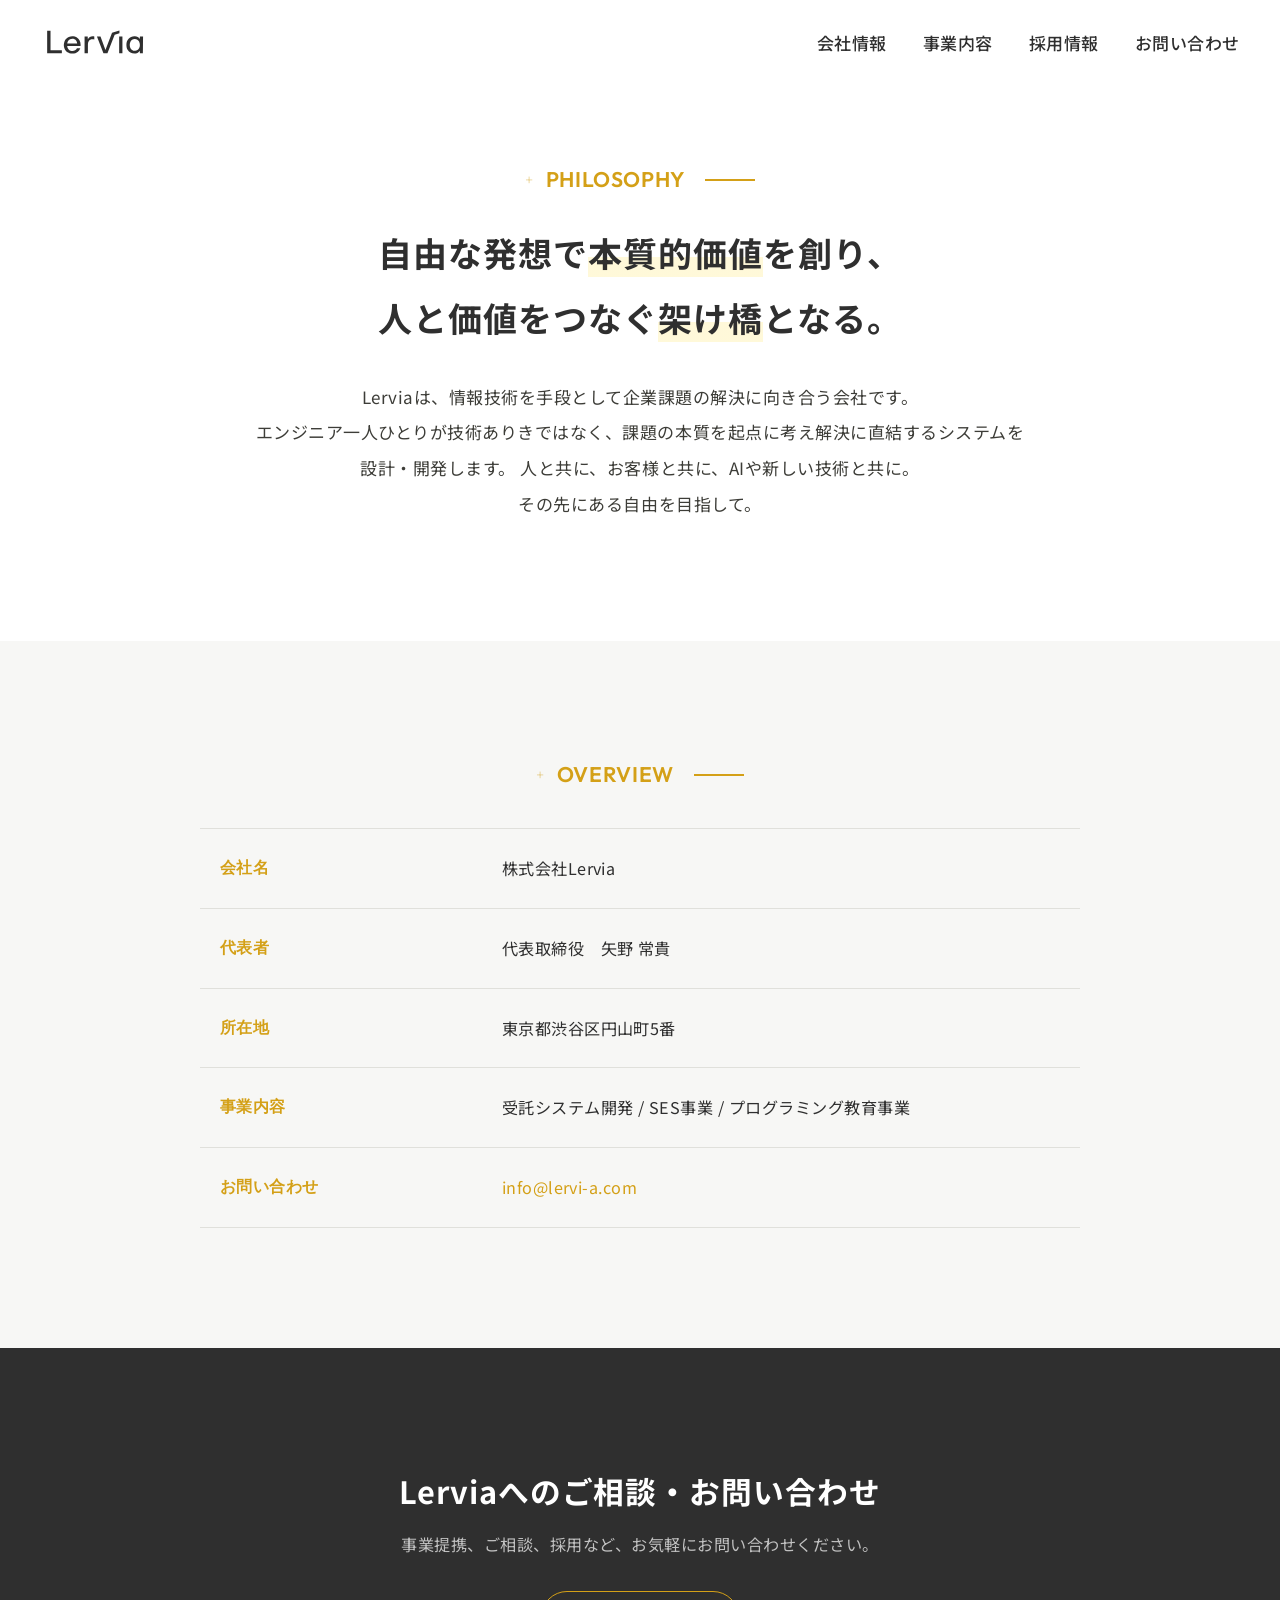
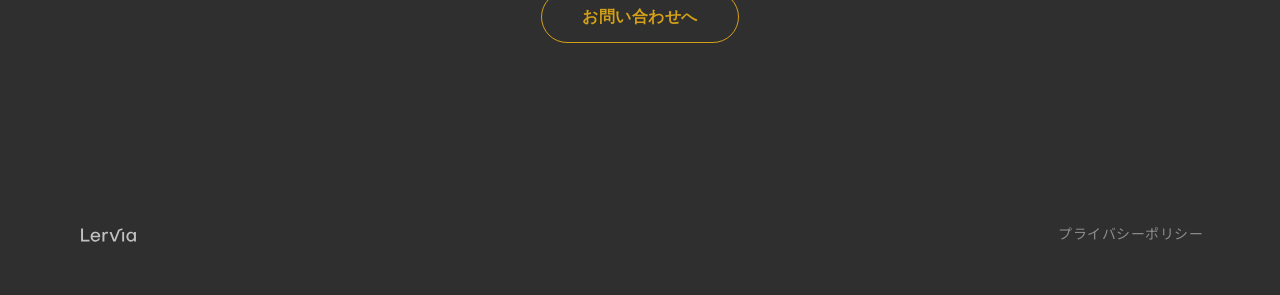
==== commit 5be97d4d: "Prepare Lervia site for production" ====
--- a/company.html
+++ b/company.html
@@ -5,13 +5,13 @@
 <meta name="viewport" content="width=device-width, initial-scale=1.0">
 <title>会社情報 — 株式会社Lervia</title>
 <link href="https://fonts.googleapis.com/css2?family=Noto+Sans+JP:wght@300;400;500;700;900&family=Outfit:wght@300;400;500;600;700;800&display=swap" rel="stylesheet">
-<link rel="stylesheet" href="styles.css?v=57">
+<link rel="stylesheet" href="styles.css">
 </head>
 <body class="company-page">
 
 <!-- HEADER -->
 <header class="header" id="header">
-  <a href="index (4).html" class="logo"><svg viewBox="0 0 1050 400" xmlns="http://www.w3.org/2000/svg"><path class="cls-1" d="M951.79,306.82l-2.1-23.01c-17.52,31.29-60.89,32.53-88.67,17.23-10.45-5.75-18.68-14.17-25.03-24.09-9.94-15.51-13.25-32.91-12.98-51.26.7-47.36,33.06-83.05,81.2-80.29,19.44,1.11,36.24,8.99,45.67,26.37l1.78-23.03h30.15s-.02,157.93-.02,157.93l-29.99.16ZM905.82,283.83c16.43-.81,30.36-9.55,37.73-23.85,10.4-20.17,10.27-44.4-.11-64.47-8.38-16.22-24.32-24.39-42.25-23.73s-33.64,10.82-40.85,28.05c-7.58,18.11-7.63,39.1.4,57.13,7.98,17.92,25.06,27.85,45.07,26.87Z"/><path class="cls-1" d="M300.54,285.04c21.34,2.82,42.04-4.83,51.29-25.34l31.49.05c-4.48,13.09-11.45,24.57-21.9,33.42-21.43,18.16-53.98,21.24-80.45,13.41-49.72-14.7-64.87-70.58-46.86-114.69,7.59-18.6,21.83-32.25,40.05-40.08,13.41-5.77,27.15-7.08,41.79-6.26,11.46.64,21.86,3.9,31.98,9.26,29.98,15.89,41.63,50.35,38.31,82.6l-127.43-.02c1.17,25.3,17.37,44.42,41.74,47.64ZM354.02,214.37c-.91-10.03-4.03-18.45-8.83-26.11-12.35-19.19-40.64-22.81-59.31-13.67-15.32,7.5-24.92,22.95-26.23,39.94l94.37-.16Z"/><polygon class="cls-1" points="604.07 306.75 542.32 148.72 576.21 148.77 623.3 275.47 686.02 111.05 756.6 89.38 756.48 117.11 711.08 131.17 642.38 306.71 604.07 306.75"/><polygon class="cls-1" points="208.15 277.7 208.25 306.75 68.21 306.72 68.22 93.71 100.22 93.72 100.2 277.75 208.15 277.7"/><path class="cls-1" d="M456.5,220.2l-.29,86.59-31.75-.13.05-157.86,29.86-.14,1.3,25.32c11.25-25.08,35.87-32.08,61.49-27.06l.09,29.24c-20.26-3.7-42.54-3.17-53.4,17.25-4.13,7.76-7.31,16.95-7.34,26.79Z"/><polygon class="cls-1" points="784.98 306.56 753.89 306.81 753.87 148.73 784.96 148.72 784.98 306.56"/></svg></a>
+  <a href="index.html" class="logo"><svg viewBox="0 0 1050 400" xmlns="http://www.w3.org/2000/svg"><path class="cls-1" d="M951.79,306.82l-2.1-23.01c-17.52,31.29-60.89,32.53-88.67,17.23-10.45-5.75-18.68-14.17-25.03-24.09-9.94-15.51-13.25-32.91-12.98-51.26.7-47.36,33.06-83.05,81.2-80.29,19.44,1.11,36.24,8.99,45.67,26.37l1.78-23.03h30.15s-.02,157.93-.02,157.93l-29.99.16ZM905.82,283.83c16.43-.81,30.36-9.55,37.73-23.85,10.4-20.17,10.27-44.4-.11-64.47-8.38-16.22-24.32-24.39-42.25-23.73s-33.64,10.82-40.85,28.05c-7.58,18.11-7.63,39.1.4,57.13,7.98,17.92,25.06,27.85,45.07,26.87Z"/><path class="cls-1" d="M300.54,285.04c21.34,2.82,42.04-4.83,51.29-25.34l31.49.05c-4.48,13.09-11.45,24.57-21.9,33.42-21.43,18.16-53.98,21.24-80.45,13.41-49.72-14.7-64.87-70.58-46.86-114.69,7.59-18.6,21.83-32.25,40.05-40.08,13.41-5.77,27.15-7.08,41.79-6.26,11.46.64,21.86,3.9,31.98,9.26,29.98,15.89,41.63,50.35,38.31,82.6l-127.43-.02c1.17,25.3,17.37,44.42,41.74,47.64ZM354.02,214.37c-.91-10.03-4.03-18.45-8.83-26.11-12.35-19.19-40.64-22.81-59.31-13.67-15.32,7.5-24.92,22.95-26.23,39.94l94.37-.16Z"/><polygon class="cls-1" points="604.07 306.75 542.32 148.72 576.21 148.77 623.3 275.47 686.02 111.05 756.6 89.38 756.48 117.11 711.08 131.17 642.38 306.71 604.07 306.75"/><polygon class="cls-1" points="208.15 277.7 208.25 306.75 68.21 306.72 68.22 93.71 100.22 93.72 100.2 277.75 208.15 277.7"/><path class="cls-1" d="M456.5,220.2l-.29,86.59-31.75-.13.05-157.86,29.86-.14,1.3,25.32c11.25-25.08,35.87-32.08,61.49-27.06l.09,29.24c-20.26-3.7-42.54-3.17-53.4,17.25-4.13,7.76-7.31,16.95-7.34,26.79Z"/><polygon class="cls-1" points="784.98 306.56 753.89 306.81 753.87 148.73 784.96 148.72 784.98 306.56"/></svg></a>
   <nav class="header-nav">
     <a href="company.html">会社情報</a>
     <a href="services.html">事業内容</a>
@@ -57,9 +57,9 @@
       <tbody>
         <tr><th>会社名</th><td>株式会社Lervia</td></tr>
         <tr><th>代表者</th><td>代表取締役　矢野 常貴</td></tr>
-        <tr><th>所在地</th><td>東京都（詳細はお問い合わせください）</td></tr>
+        <tr><th>所在地</th><td>東京都渋谷区円山町5番</td></tr>
         <tr><th>事業内容</th><td>受託システム開発 / SES事業 / プログラミング教育事業</td></tr>
-        <tr><th>お問い合わせ</th><td><a href="mailto:info@lervia.co.jp" style="color:var(--accent)">info@lervia.co.jp</a></td></tr>
+        <tr><th>お問い合わせ</th><td><a href="mailto:info@lervi-a.com" style="color:var(--accent)">info@lervi-a.com</a></td></tr>
       </tbody>
     </table>
   </div>
--- a/styles.css
+++ b/styles.css
@@ -94,21 +94,6 @@
 .header.scrolled .header-nav a { color: var(--primary); }
 .header.scrolled .header-nav a:hover { color: var(--accent); }
 
-.btn-entry {
-  font-family: var(--font-en); font-size: 0.95rem; font-weight: 600;
-  letter-spacing: 0.03em; padding: 10px 30px;
-  border: 1.5px solid var(--accent); color: var(--accent);
-  border-radius: 100px; transition: all 0.3s; background: transparent;
-  cursor: pointer;
-}
-.btn-entry:hover { background: var(--accent-light); border-color: var(--accent-light); color: var(--gray-900); }
-.header.scrolled .btn-entry { color: var(--accent); border-color: var(--accent); }
-.header.scrolled .btn-entry:hover { background: var(--accent-light); color: var(--gray-900); border-color: var(--accent-light); }
-.btn-entry,
-.mobile-nav .btn-entry-mobile {
-  display: none !important;
-}
-
 /* ============ HERO ============ */
 .hero {
   position: relative;
@@ -139,39 +124,6 @@
   transform: scale(1.06) translateX(-2.2%);
   z-index: 0;
 }
-.hero-city-motion,
-.hero-window-sheen,
-.hero-human-light {
-  position: absolute;
-  inset: 0;
-  pointer-events: none;
-}
-.hero-city-motion {
-  z-index: 1;
-  opacity: 0.32;
-  background:
-    linear-gradient(100deg, transparent 0%, rgba(255,255,255,0.14) 42%, transparent 56%),
-    repeating-linear-gradient(90deg, rgba(255,255,255,0.08) 0 1px, transparent 1px 82px);
-  mix-blend-mode: screen;
-  transform: translateX(-14%);
-}
-.hero-window-sheen {
-  z-index: 2;
-  opacity: 0.42;
-  background:
-    linear-gradient(112deg, transparent 0%, transparent 42%, rgba(255,255,255,0.22) 48%, transparent 56%, transparent 100%);
-  mix-blend-mode: screen;
-  transform: translateX(-120%);
-}
-.hero-human-light {
-  z-index: 2;
-  opacity: 0.38;
-  background:
-    radial-gradient(ellipse 240px 180px at 72% 61%, rgba(255,241,171,0.24), transparent 70%),
-    radial-gradient(ellipse 180px 140px at 87% 37%, rgba(255,255,255,0.16), transparent 72%);
-  mix-blend-mode: screen;
-}
-
 .hero-content {
   z-index: 3;
   width: min(780px, 100%);
@@ -535,9 +487,9 @@
   margin-top: -1px;
 }
 .numbers-bg {
-  position: absolute; left: 36%; bottom: 8%;
+  position: absolute; left: 30%; bottom: 8%;
   transform: translateX(-50%);
-  width: min(900px, 85%); height: auto;
+  width: min(760px, 68%); height: auto;
   pointer-events: none; z-index: 1;
   user-select: none;
 }
@@ -606,6 +558,41 @@
   text-shadow: 0 4px 30px rgba(212,160,23,0.35);
 }
 .number-unit { font-size: clamp(1.9rem, 3.6vw, 2.9rem); font-weight: 600; color: var(--accent); }
+
+@media (min-width: 769px) {
+  .numbers-inner {
+    display: grid;
+    grid-template-columns: minmax(0, 1.15fr) minmax(320px, 0.72fr);
+    column-gap: clamp(64px, 8vw, 128px);
+    align-items: center;
+  }
+  .numbers-header,
+  .numbers-lead {
+    grid-column: 1 / -1;
+  }
+  .numbers-bg {
+    position: relative;
+    left: auto;
+    bottom: auto;
+    width: min(720px, 100%);
+    margin: clamp(-20px, -1.5vw, -8px) 0 0;
+    transform: none;
+    justify-self: end;
+  }
+  .numbers-grid {
+    justify-content: flex-start;
+    align-self: start;
+    margin-top: clamp(20px, 3vw, 44px);
+    padding-right: 0;
+  }
+  .number-item {
+    text-align: left;
+  }
+  .stat-rule {
+    margin-left: 0;
+    margin-right: auto;
+  }
+}
 /* ============ FOOTER ============ */
 .footer {
   padding: 60px clamp(24px, 6vw, 120px) 40px;
@@ -662,19 +649,10 @@
   transition: color 0.3s;
 }
 .mobile-nav a:hover { color: var(--accent); }
-.mobile-nav .btn-entry-mobile {
-  font-family: var(--font-en); font-size: 1rem; font-weight: 600;
-  letter-spacing: 0.03em; padding: 14px 40px;
-  border: 1.5px solid var(--accent); color: var(--accent);
-  border-radius: 100px; transition: all 0.3s; margin-top: 16px;
-}
-.mobile-nav .btn-entry-mobile:hover { background: var(--accent-light); color: var(--gray-900); }
-
 @media (max-width: 1024px) {
   .recruit-inner { grid-template-columns: 1fr; gap: 48px; }
   .recruit-inner > *:nth-child(2) { padding-left: clamp(40px, 9vw, 96px); }
   .header-nav { display: none; }
-  .btn-entry { display: none; }
   .hamburger { display: block; }
   .recruit-visual { min-height: 360px; }
   .recruit-img-main { width: 88%; }
@@ -807,7 +785,19 @@
   .recruit-accent { top: 12%; right: -4%; width: 98px; height: 98px; }
   .recruit-accent::before { inset: -12px; }
   .footer { padding: 40px 20px 32px; }
-  .footer-links { gap: 16px; }
+  .footer-inner {
+    flex-direction: row;
+    align-items: center;
+    gap: 20px;
+  }
+  .footer-logo {
+    margin-bottom: 0;
+  }
+  .footer-links {
+    margin-left: auto;
+    justify-content: flex-end;
+    gap: 16px;
+  }
   .footer-links a { font-size: 0.78rem; }
   .numbers-bg {
     width: 100%; top: 46%;
@@ -822,6 +812,121 @@
   .number-label { font-size: 0.76rem; }
 }
 
+@media (max-width: 768px) {
+  .numbers {
+    min-height: auto;
+    padding: 76px 22px 88px;
+    background:
+      radial-gradient(ellipse 280px 240px at 50% 42%, rgba(212,160,23,0.12), transparent 72%),
+      var(--primary);
+  }
+  .numbers::before,
+  .numbers::after {
+    opacity: 0.35;
+  }
+  .numbers-inner {
+    max-width: 420px;
+  }
+  .numbers-header {
+    margin-bottom: 24px;
+  }
+  .numbers-header .section-num {
+    font-size: 1.35rem;
+    gap: 18px;
+    margin-bottom: 0;
+  }
+  .numbers-header .section-num::after {
+    width: 44px;
+  }
+  .numbers-lead {
+    max-width: none;
+    margin: 0 auto 22px;
+    padding: 22px 20px;
+    text-align: left;
+    font-size: 0.92rem;
+    line-height: 2;
+    letter-spacing: 0.02em;
+    background: rgba(255,255,255,0.055);
+    border: 0;
+    border-radius: 18px;
+    text-shadow: none;
+  }
+  .numbers-lead br {
+    display: none;
+  }
+  .numbers-bg {
+    position: relative;
+    left: auto;
+    top: auto;
+    bottom: auto;
+    display: block;
+    width: min(380px, 104%);
+    margin: 6px auto 22px;
+    transform: none;
+    opacity: 0.92;
+    filter: drop-shadow(0 22px 36px rgba(0,0,0,0.35));
+  }
+  .numbers-grid {
+    justify-content: center;
+    margin-top: 0;
+    padding-right: 0;
+  }
+  .number-item {
+    width: 100%;
+    max-width: 340px;
+    padding: 16px 4px;
+    text-align: left;
+    display: grid;
+    grid-template-columns: auto auto;
+    align-items: center;
+    column-gap: 2px;
+    justify-content: center;
+    background: transparent;
+    border: 0;
+    border-radius: 0;
+  }
+  .stat-overline {
+    margin-bottom: 0;
+    font-size: 0.88rem;
+    line-height: 1.7;
+  }
+  .stat-overline-em {
+    font-size: 1.45rem;
+  }
+  .number-val {
+    font-size: clamp(4.6rem, 23vw, 6.2rem);
+    text-shadow: 0 8px 30px rgba(212,160,23,0.28);
+    margin-bottom: 0;
+  }
+  .number-unit {
+    font-size: 1.25rem;
+  }
+  .number-label {
+    grid-column: 1 / -1;
+    margin-top: 8px;
+    font-size: 0.76rem;
+    color: rgba(255,255,255,0.62);
+  }
+}
+
+@media (max-width: 480px) {
+  .numbers {
+    padding: 66px 18px 78px;
+  }
+  .numbers-inner {
+    max-width: 360px;
+  }
+  .numbers-lead {
+    padding: 20px 18px;
+    font-size: 0.88rem;
+    line-height: 1.95;
+  }
+  .numbers-bg {
+    width: min(350px, 106%);
+    margin-bottom: 18px;
+  }
+}
+
 /* ============ SUBPAGES ============ */
 .subpage-hero {
   position: relative; min-height: 52vh;
@@ -850,6 +955,9 @@
 .subpage-hero .lead {
   font-size: clamp(1rem, 1.4vw, 1.2rem); line-height: 2;
   color: var(--gray-700); max-width: 680px; font-weight: 400;
+}
+.sp-only {
+  display: none;
 }
 
 .subpage-section {
@@ -1409,62 +1517,131 @@
 
 /* Contact block */
 .contact-section {
-  padding-top: clamp(48px, 7vw, 86px);
+  padding-top: clamp(56px, 8vw, 104px);
+  padding-bottom: clamp(92px, 12vw, 150px);
 }
 .contact-section .subpage-section-inner {
   position: relative;
 }
 .contact-section .subpage-section-inner::before {
-  content: 'Lervia';
+  content: 'Contact';
   position: absolute;
-  top: 50%;
-  left: 50%;
-  transform: translate(-50%, -50%);
+  top: -74px;
+  right: 0;
   font-family: var(--font-en);
-  font-size: clamp(7rem, 18vw, 15rem);
+  font-size: clamp(7rem, 15vw, 12rem);
   font-weight: 800;
-  letter-spacing: -0.06em;
-  color: rgba(47,47,47,0.025);
+  letter-spacing: -0.08em;
+  color: rgba(47,47,47,0.018);
   pointer-events: none;
 }
-.contact-block {
+.contact-panel {
   position: relative;
   z-index: 1;
-  max-width: 920px; margin: 0 auto;
-  display: grid; grid-template-columns: repeat(2, minmax(0, 1fr)); gap: 18px;
-}
-.contact-item {
-  min-height: 220px;
-  padding: clamp(28px, 4vw, 44px);
-  background: rgba(255,255,255,0.78);
-  border: 1px solid rgba(47,47,47,0.08);
-  border-radius: 24px;
-  box-shadow: 0 24px 80px rgba(26,26,24,0.06);
-  display: flex;
-  flex-direction: column;
-  justify-content: space-between;
-}
-.contact-item .label {
-  font-family: var(--font-en); font-size: 0.78rem; font-weight: 600;
-  color: var(--accent); letter-spacing: 0.12em; margin-bottom: 24px;
+  max-width: 980px;
+  margin: 0 auto;
+  padding: clamp(42px, 6vw, 72px) 0;
+  display: grid;
+  grid-template-columns: minmax(0, 1.15fr) minmax(280px, 0.85fr);
+  gap: clamp(42px, 7vw, 96px);
+  align-items: center;
+  border-top: 1px solid rgba(47,47,47,0.12);
+  border-bottom: 1px solid rgba(47,47,47,0.12);
+}
+.contact-panel::after {
+  content: '';
+  position: absolute;
+  top: -1px;
+  left: 0;
+  width: 112px;
+  height: 1px;
+  background: var(--accent);
+}
+.contact-panel-main,
+.contact-panel-side {
+  position: relative;
+  z-index: 1;
+}
+.contact-kicker {
+  display: inline-flex;
+  align-items: center;
+  gap: 14px;
+  font-family: var(--font-en);
+  font-size: 0.78rem;
+  font-weight: 700;
+  color: var(--accent);
+  letter-spacing: 0.18em;
+  margin-bottom: clamp(28px, 4vw, 42px);
+}
+.contact-kicker::after {
+  content: '';
+  width: 52px;
+  height: 1px;
+  background: var(--accent);
+}
+.contact-mail {
+  display: inline-block;
+  color: var(--accent);
+  font-family: var(--font-en);
+  font-size: clamp(1.9rem, 3.4vw, 3rem);
+  font-weight: 700;
+  line-height: 1.15;
+  letter-spacing: -0.02em;
+  text-decoration: underline;
+  text-decoration-thickness: 1px;
+  text-underline-offset: 10px;
+  word-break: normal;
+  overflow-wrap: anywhere;
+  transition: color 0.3s ease;
+}
+.contact-mail:hover {
+  color: var(--gray-900);
+}
+.contact-panel-main p {
+  max-width: 610px;
+  margin-top: clamp(28px, 3.4vw, 42px);
+  color: var(--gray-600);
+  font-size: clamp(0.95rem, 1.25vw, 1.02rem);
+  line-height: 2;
+  letter-spacing: 0.04em;
+}
+.contact-panel-side {
+  padding-top: 2px;
+}
+.contact-meta {
+  display: grid;
+  grid-template-columns: 110px 1fr;
+  gap: 24px;
+  padding: 28px 0;
+  border-bottom: 1px solid rgba(47,47,47,0.1);
+}
+.contact-meta + .contact-meta {
+  padding-top: 28px;
+}
+.contact-meta span {
   display: block;
-}
-.contact-item .value {
-  font-size: clamp(1.3rem, 2.2vw, 1.85rem); font-weight: 700;
-  color: var(--primary); letter-spacing: 0.01em; word-break: break-all;
-}
-.contact-item .note {
-  margin-top: 22px; font-size: 0.9rem; line-height: 1.9;
-  color: var(--gray-600); letter-spacing: 0.03em;
-}
-.contact-item a { color: var(--accent); transition: color 0.3s; }
-.contact-item a:hover { color: var(--gray-900); }
+  font-size: 0.78rem;
+  color: var(--accent);
+  font-weight: 700;
+  letter-spacing: 0.12em;
+}
+.contact-meta strong {
+  display: block;
+  color: var(--primary);
+  font-size: clamp(1.05rem, 1.5vw, 1.25rem);
+  line-height: 1.45;
+  letter-spacing: 0.02em;
+}
 @media (max-width: 768px) {
-  .contact-block {
+  .contact-panel {
     grid-template-columns: 1fr;
-  }
-  .contact-item {
-    min-height: auto;
+    gap: 18px;
+  }
+  .contact-panel-side {
+    padding-top: 6px;
+  }
+  .contact-meta:last-child {
+    border-bottom: 0;
   }
 }
 
@@ -1581,3 +1758,402 @@
   text-decoration: underline;
   text-underline-offset: 4px;
 }
+
+/* ============ RESPONSIVE POLISH ============ */
+@media (max-width: 1024px) {
+  .header {
+    padding: 18px 28px;
+  }
+  .subpage-hero {
+    min-height: auto;
+    padding: 128px clamp(24px, 6vw, 72px) 72px;
+  }
+  .statement-block,
+  .company-page .statement-block,
+  .subpage-section,
+  .job-postings-section {
+    padding-left: clamp(24px, 5vw, 64px);
+    padding-right: clamp(24px, 5vw, 64px);
+  }
+  .job-postings-inner,
+  .privacy-inner,
+  .contact-panel {
+    max-width: 860px;
+  }
+}
+
+@media (max-width: 768px) {
+  body {
+    letter-spacing: 0.015em;
+  }
+  .mobile-nav a {
+    font-family: var(--font-jp);
+    font-size: 1.25rem;
+    text-transform: none;
+    letter-spacing: 0.04em;
+  }
+  .logo-text {
+    font-size: 1.75rem;
+  }
+  .hero {
+    min-height: 92svh;
+    padding-top: 108px;
+  }
+  .hero::before {
+    background:
+      linear-gradient(90deg, rgba(26,26,24,0.72) 0%, rgba(26,26,24,0.42) 54%, rgba(26,26,24,0.06) 100%),
+      linear-gradient(0deg, rgba(26,26,24,0.62) 0%, rgba(26,26,24,0.03) 56%);
+  }
+  .hero-bg {
+    object-position: right center;
+    transform: scale(1.08) translateY(6%);
+  }
+  .hero h1 {
+    font-size: clamp(2.8rem, 12vw, 4.3rem);
+    line-height: 1.15;
+    max-width: 92%;
+  }
+  .hero-content::before {
+    display: none;
+    width: 0;
+    margin-bottom: 22px;
+  }
+  .philosophy,
+  .recruit,
+  .numbers,
+  .photo-gallery,
+  .services-showcase,
+  .subpage-section,
+  .job-postings-section {
+    padding-left: 22px;
+    padding-right: 22px;
+  }
+  .subpage-hero {
+    min-height: auto;
+    padding: 112px 22px 56px;
+  }
+  .subpage-hero h1 {
+    font-size: clamp(2rem, 9.5vw, 3.2rem);
+    line-height: 1.22;
+  }
+  .subpage-hero .lead {
+    font-size: 0.98rem;
+    line-height: 1.9;
+  }
+  .section-num {
+    gap: 14px;
+    margin-bottom: 22px;
+  }
+  .section-num::after {
+    width: 38px;
+  }
+  .statement-block {
+    padding-top: 96px;
+    padding-bottom: 72px;
+  }
+  .company-page .statement-block {
+    padding-top: 108px;
+  }
+  .statement-inner .big {
+    font-size: clamp(1.35rem, 6vw, 2.1rem);
+    line-height: 1.75;
+  }
+  .statement-inner .sub {
+    font-size: 0.96rem;
+    line-height: 2;
+  }
+  .photo-gallery {
+    padding-top: 48px;
+    padding-bottom: 120px;
+  }
+  .photo-gallery::before {
+    font-size: 5.4rem;
+    top: -28px;
+  }
+  .photo-gallery::after {
+    height: 220px;
+  }
+  .photo-block {
+    height: clamp(420px, 112vw, 560px);
+    margin-top: -28px;
+  }
+  .photo-block-bg,
+  .photo-block-overlay {
+    clip-path: none !important;
+  }
+  .photo-block:nth-child(2) .photo-block-bg,
+  .photo-block:nth-child(3) .photo-block-bg {
+    background-size: cover;
+    background-position: center;
+  }
+  .photo-block-text {
+    inset: auto 0 0 0;
+    max-width: none;
+    padding: 34px 24px 44px;
+  }
+  .photo-block:nth-child(2) .photo-block-text {
+    top: auto;
+    padding-top: 34px;
+  }
+  .photo-block-text h3 {
+    font-size: clamp(1.9rem, 9vw, 3rem);
+    line-height: 1.35;
+  }
+  .photo-block-text p {
+    font-size: 0.96rem;
+    line-height: 1.9;
+  }
+  .numbers {
+    min-height: auto;
+  }
+  .numbers-lead br {
+    display: none;
+  }
+  .recruit-inner > *:nth-child(2) {
+    padding-left: 0;
+  }
+  .philosophy-inner,
+  .recruit-inner {
+    justify-items: center;
+    text-align: center;
+  }
+  .philosophy-left,
+  .philosophy-right,
+  .recruit-inner > *:nth-child(2) {
+    align-items: center;
+    width: min(100%, 360px);
+  }
+  .philosophy .section-num,
+  .recruit .section-num {
+    justify-content: center;
+  }
+  .philosophy-divider {
+    margin-left: auto;
+    margin-right: auto;
+  }
+  .philosophy .section-lead,
+  .recruit .section-lead {
+    margin-left: auto;
+    margin-right: auto;
+    text-align: center;
+  }
+  .philosophy .philosophy-statement,
+  .recruit .philosophy-statement {
+    max-width: 100%;
+    margin-left: auto;
+    margin-right: auto;
+    font-size: clamp(1.12rem, 4.8vw, 1.22rem);
+    text-wrap: normal;
+    word-break: keep-all;
+    line-height: 1.85;
+  }
+  .philosophy .philosophy-statement br,
+  .recruit .philosophy-statement br {
+    display: none;
+  }
+  .btn-philosophy,
+  .recruit .btn-more {
+    margin-left: auto;
+    margin-right: auto;
+  }
+  .recruit-visual {
+    width: min(100%, 360px);
+    margin-left: auto;
+    margin-right: auto;
+  }
+  .cta-block h3 {
+    font-size: clamp(1.05rem, 4.6vw, 1.18rem);
+    line-height: 1.6;
+    word-break: keep-all;
+    text-wrap: normal;
+  }
+  .statement-inner .big {
+    font-size: clamp(1.12rem, 4.8vw, 1.22rem);
+    line-height: 1.85;
+    word-break: keep-all;
+    text-wrap: normal;
+  }
+  .statement-inner .big br {
+    display: none;
+  }
+  .subpage-section-head {
+    margin-bottom: 40px;
+  }
+  .service-card {
+    padding: 30px 22px;
+  }
+  .service-card h3 {
+    font-size: clamp(1.45rem, 7vw, 2rem);
+  }
+  .service-card p {
+    font-size: 0.95rem;
+    line-height: 1.95;
+  }
+  .job-postings-section {
+    padding-top: 72px;
+    padding-bottom: 88px;
+  }
+  .job-tabs {
+    grid-template-columns: 1fr;
+    gap: 10px;
+  }
+  .job-tab {
+    width: 100%;
+    padding: 14px 16px;
+    border-radius: 14px;
+  }
+  .job-panel {
+    padding: 28px 22px;
+    border-radius: 20px;
+  }
+  .job-panel h3 {
+    font-size: clamp(1.55rem, 8vw, 2.2rem);
+  }
+  .job-panel-header p,
+  .job-detail-grid p,
+  .job-detail-grid li {
+    font-size: 0.92rem;
+    line-height: 1.85;
+  }
+  .job-detail-grid {
+    gap: 28px;
+  }
+  .contact-section {
+    padding-top: 34px;
+  }
+  .contact-section .subpage-section-inner::before {
+    top: -18px;
+    right: 0;
+    font-size: clamp(5rem, 30vw, 9rem);
+  }
+  .contact-panel {
+    padding: 34px 0;
+    gap: 22px;
+  }
+  .contact-mail {
+    font-size: clamp(1.6rem, 8vw, 2.4rem);
+  }
+  .contact-panel-side {
+    padding-top: 0;
+  }
+  .privacy-section {
+    padding-top: 48px;
+  }
+  .privacy-block {
+    padding: 28px 0;
+  }
+}
+
+@media (max-width: 480px) {
+  .header {
+    padding: 12px 16px;
+  }
+  .logo-text {
+    font-size: 1.55rem;
+  }
+  .hamburger {
+    width: 34px;
+    height: 34px;
+  }
+  .mobile-nav {
+    gap: 26px;
+  }
+  .hero {
+    min-height: 90svh;
+    padding-top: 96px;
+    padding-left: 18px;
+    padding-right: 18px;
+  }
+  .hero::before {
+    background:
+      linear-gradient(90deg, rgba(26,26,24,0.76) 0%, rgba(26,26,24,0.42) 56%, rgba(26,26,24,0.08) 100%),
+      linear-gradient(0deg, rgba(26,26,24,0.66) 0%, rgba(26,26,24,0.02) 62%);
+  }
+  .hero-bg {
+    object-position: right center;
+    transform: scale(1.1) translateY(8%);
+  }
+  .hero h1 {
+    font-size: clamp(2.45rem, 11.8vw, 3.05rem);
+    max-width: 78%;
+  }
+  .hero-content {
+    transform: translateY(-16vh);
+  }
+  .hero-tagline {
+    font-size: 1rem;
+    max-width: 78%;
+  }
+  .subpage-hero {
+    padding: 100px 18px 48px;
+  }
+  .subpage-hero h1 {
+    font-size: clamp(1.95rem, 10.5vw, 2.75rem);
+    word-break: keep-all;
+  }
+  .subpage-hero .lead br:not(.sp-only),
+  .section-lead br,
+  .statement-inner .sub br {
+    display: none;
+  }
+  .sp-only {
+    display: block;
+  }
+  .philosophy,
+  .recruit,
+  .numbers,
+  .photo-gallery,
+  .services-showcase,
+  .subpage-section,
+  .job-postings-section {
+    padding-left: 18px;
+    padding-right: 18px;
+  }
+  .photo-block {
+    height: 470px;
+  }
+  .photo-block-text {
+    padding: 28px 20px 38px;
+  }
+  .photo-block-text h3 {
+    font-size: clamp(1.75rem, 11vw, 2.6rem);
+  }
+  .service-step {
+    grid-template-columns: 1fr;
+  }
+  .service-list::before,
+  .service-timeline {
+    display: none;
+  }
+  .service-card {
+    border-radius: 18px;
+  }
+  .service-card .tag {
+    letter-spacing: 0.08em;
+  }
+  .job-postings-head h2 {
+    font-size: clamp(2.1rem, 12vw, 3rem);
+  }
+  .job-panel {
+    padding: 24px 18px;
+  }
+  .job-flow {
+    gap: 20px;
+  }
+  .contact-kicker {
+    margin-bottom: 24px;
+  }
+  .contact-mail {
+    font-size: clamp(1.22rem, 7vw, 1.65rem);
+    text-underline-offset: 7px;
+  }
+  .contact-meta {
+    grid-template-columns: 1fr;
+    gap: 8px;
+    padding: 22px 0;
+  }
+  .info-table th,
+  .info-table td {
+    font-size: 0.92rem;
+  }
+}
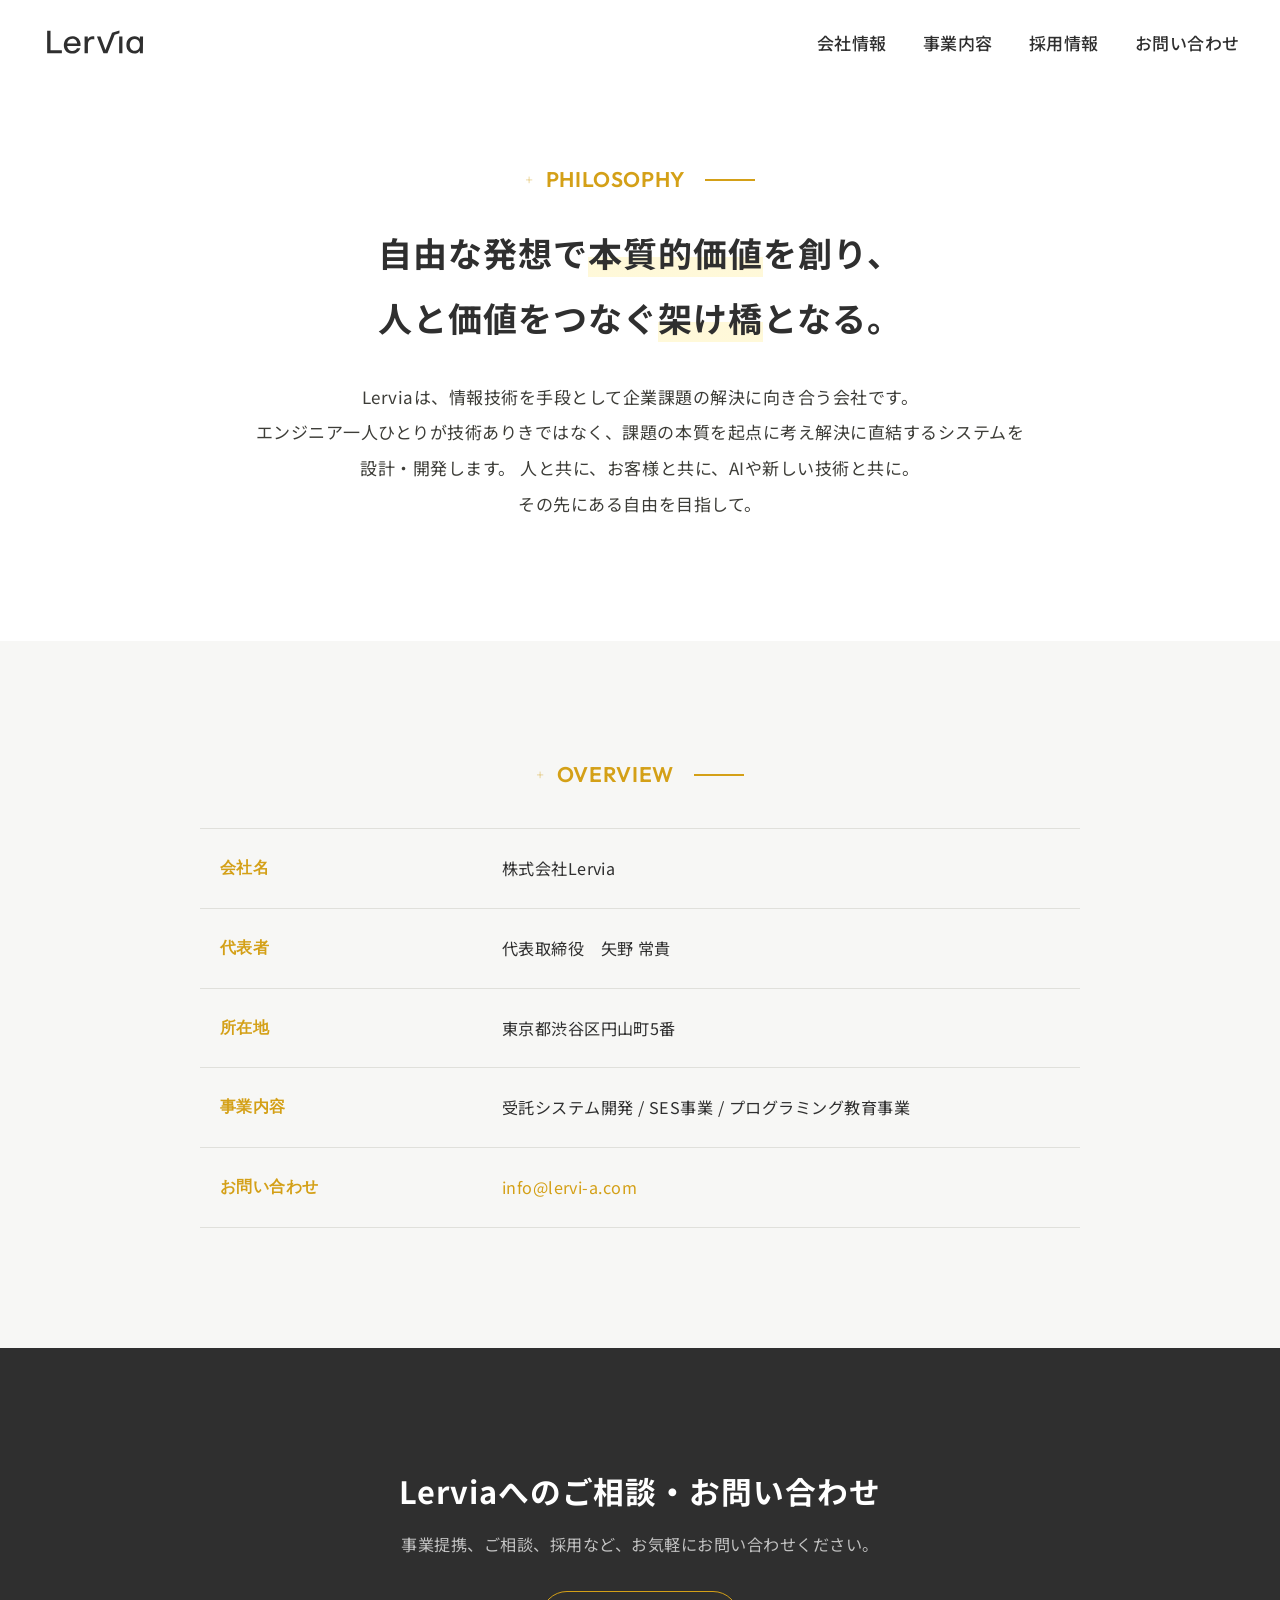
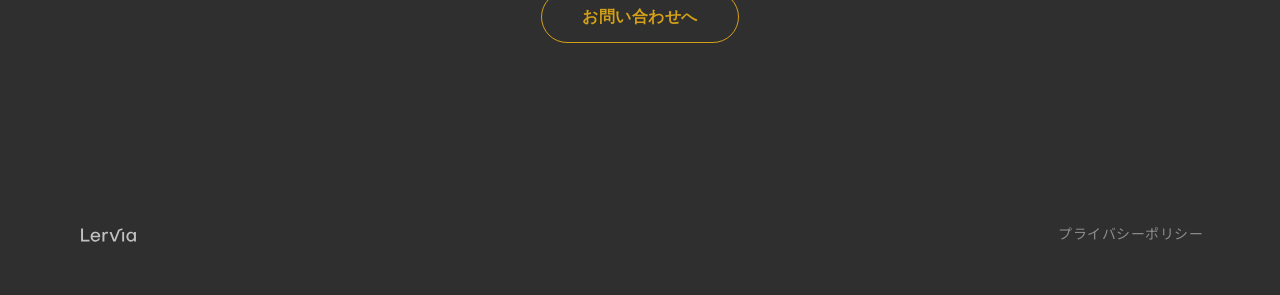
==== commit 924907ee: "Optimize page asset loading" ====
--- a/company.html
+++ b/company.html
@@ -4,6 +4,8 @@
 <meta charset="UTF-8">
 <meta name="viewport" content="width=device-width, initial-scale=1.0">
 <title>会社情報 — 株式会社Lervia</title>
+<link rel="preconnect" href="https://fonts.googleapis.com">
+<link rel="preconnect" href="https://fonts.gstatic.com" crossorigin>
 <link href="https://fonts.googleapis.com/css2?family=Noto+Sans+JP:wght@300;400;500;700;900&family=Outfit:wght@300;400;500;600;700;800&display=swap" rel="stylesheet">
 <link rel="stylesheet" href="styles.css">
 </head>
--- a/styles.css
+++ b/styles.css
@@ -342,6 +342,9 @@
   color: rgba(255,255,255,0.95); letter-spacing: 0.03em;
   text-shadow: 0 2px 14px rgba(0,0,0,0.55);
 }
+.pbt-copy-sp {
+  display: none;
+}
 
 /* Diagonal clips */
 .photo-block:nth-child(1) .photo-block-bg {
@@ -842,7 +845,7 @@
     max-width: none;
     margin: 0 auto 22px;
     padding: 22px 20px;
-    text-align: left;
+    text-align: center;
     font-size: 0.92rem;
     line-height: 2;
     letter-spacing: 0.02em;
@@ -920,6 +923,7 @@
     padding: 20px 18px;
     font-size: 0.88rem;
     line-height: 1.95;
+    text-align: center;
   }
   .numbers-bg {
     width: min(350px, 106%);
@@ -1896,12 +1900,20 @@
     padding-top: 34px;
   }
   .photo-block-text h3 {
-    font-size: clamp(1.9rem, 9vw, 3rem);
-    line-height: 1.35;
+    font-size: clamp(1.9rem, 8.4vw, 2.7rem);
+    line-height: 1.28;
+    word-break: keep-all;
   }
   .photo-block-text p {
-    font-size: 0.96rem;
-    line-height: 1.9;
+    font-size: 0.98rem;
+    line-height: 1.85;
+    letter-spacing: 0.015em;
+  }
+  .pbt-copy-pc {
+    display: none;
+  }
+  .pbt-copy-sp {
+    display: block;
   }
   .numbers {
     min-height: auto;
@@ -2116,7 +2128,13 @@
     padding: 28px 20px 38px;
   }
   .photo-block-text h3 {
-    font-size: clamp(1.75rem, 11vw, 2.6rem);
+    font-size: clamp(1.75rem, 9.4vw, 2.35rem);
+    line-height: 1.25;
+    margin-bottom: 18px;
+  }
+  .photo-block-text p {
+    font-size: 0.92rem;
+    line-height: 1.8;
   }
   .service-step {
     grid-template-columns: 1fr;
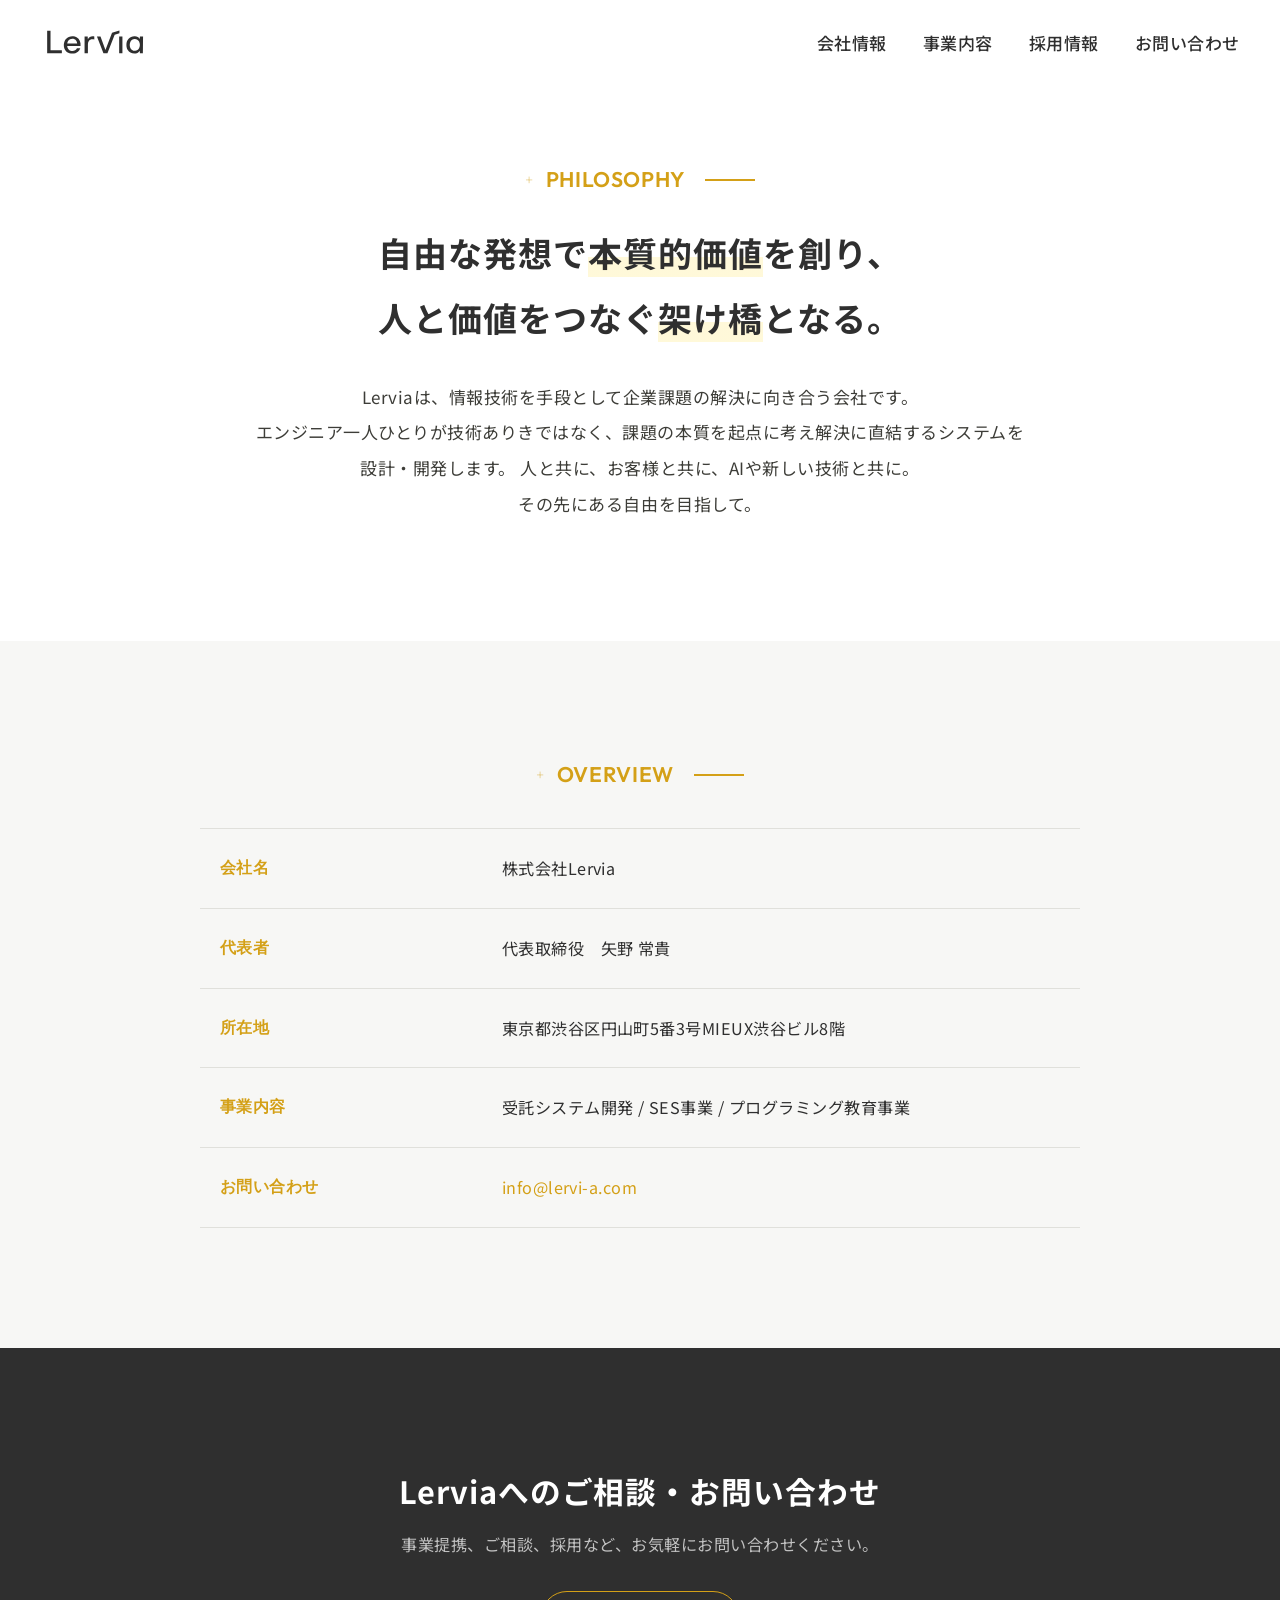
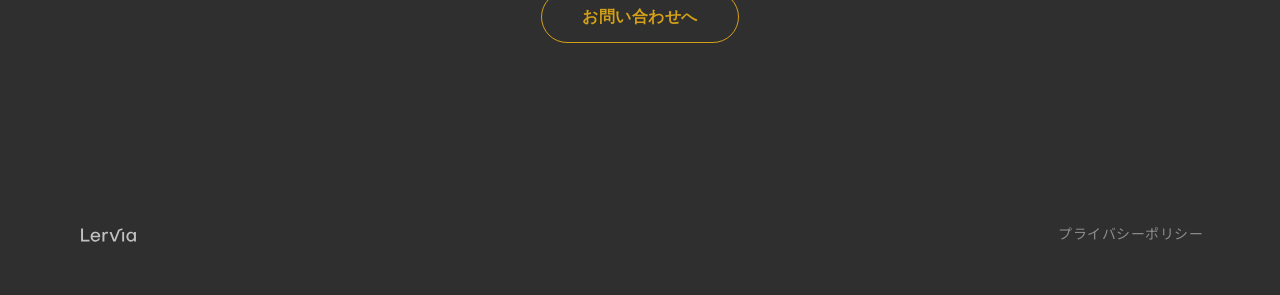
==== commit 54e6943f: "Update company address" ====
--- a/company.html
+++ b/company.html
@@ -4,6 +4,7 @@
 <meta charset="UTF-8">
 <meta name="viewport" content="width=device-width, initial-scale=1.0">
 <title>会社情報 — 株式会社Lervia</title>
+<meta name="referrer" content="strict-origin-when-cross-origin">
 <link rel="preconnect" href="https://fonts.googleapis.com">
 <link rel="preconnect" href="https://fonts.gstatic.com" crossorigin>
 <link href="https://fonts.googleapis.com/css2?family=Noto+Sans+JP:wght@300;400;500;700;900&family=Outfit:wght@300;400;500;600;700;800&display=swap" rel="stylesheet">
@@ -59,7 +60,7 @@
       <tbody>
         <tr><th>会社名</th><td>株式会社Lervia</td></tr>
         <tr><th>代表者</th><td>代表取締役　矢野 常貴</td></tr>
-        <tr><th>所在地</th><td>東京都渋谷区円山町5番</td></tr>
+        <tr><th>所在地</th><td>東京都渋谷区円山町5番3号MIEUX渋谷ビル8階</td></tr>
         <tr><th>事業内容</th><td>受託システム開発 / SES事業 / プログラミング教育事業</td></tr>
         <tr><th>お問い合わせ</th><td><a href="mailto:info@lervi-a.com" style="color:var(--accent)">info@lervi-a.com</a></td></tr>
       </tbody>
--- a/styles.css
+++ b/styles.css
@@ -345,6 +345,9 @@
 .pbt-copy-sp {
   display: none;
 }
+.title-sp {
+  display: none;
+}
 
 /* Diagonal clips */
 .photo-block:nth-child(1) .photo-block-bg {
@@ -892,9 +895,12 @@
     margin-bottom: 0;
     font-size: 0.88rem;
     line-height: 1.7;
+    min-width: max-content;
+    white-space: nowrap;
   }
   .stat-overline-em {
     font-size: 1.45rem;
+    white-space: nowrap;
   }
   .number-val {
     font-size: clamp(4.6rem, 23vw, 6.2rem);
@@ -1915,6 +1921,12 @@
   .pbt-copy-sp {
     display: block;
   }
+  .education-title .title-pc {
+    display: none;
+  }
+  .education-title .title-sp {
+    display: inline;
+  }
   .numbers {
     min-height: auto;
   }
@@ -2128,7 +2140,7 @@
     padding: 28px 20px 38px;
   }
   .photo-block-text h3 {
-    font-size: clamp(1.75rem, 9.4vw, 2.35rem);
+    font-size: clamp(1.55rem, 8vw, 2rem);
     line-height: 1.25;
     margin-bottom: 18px;
   }
